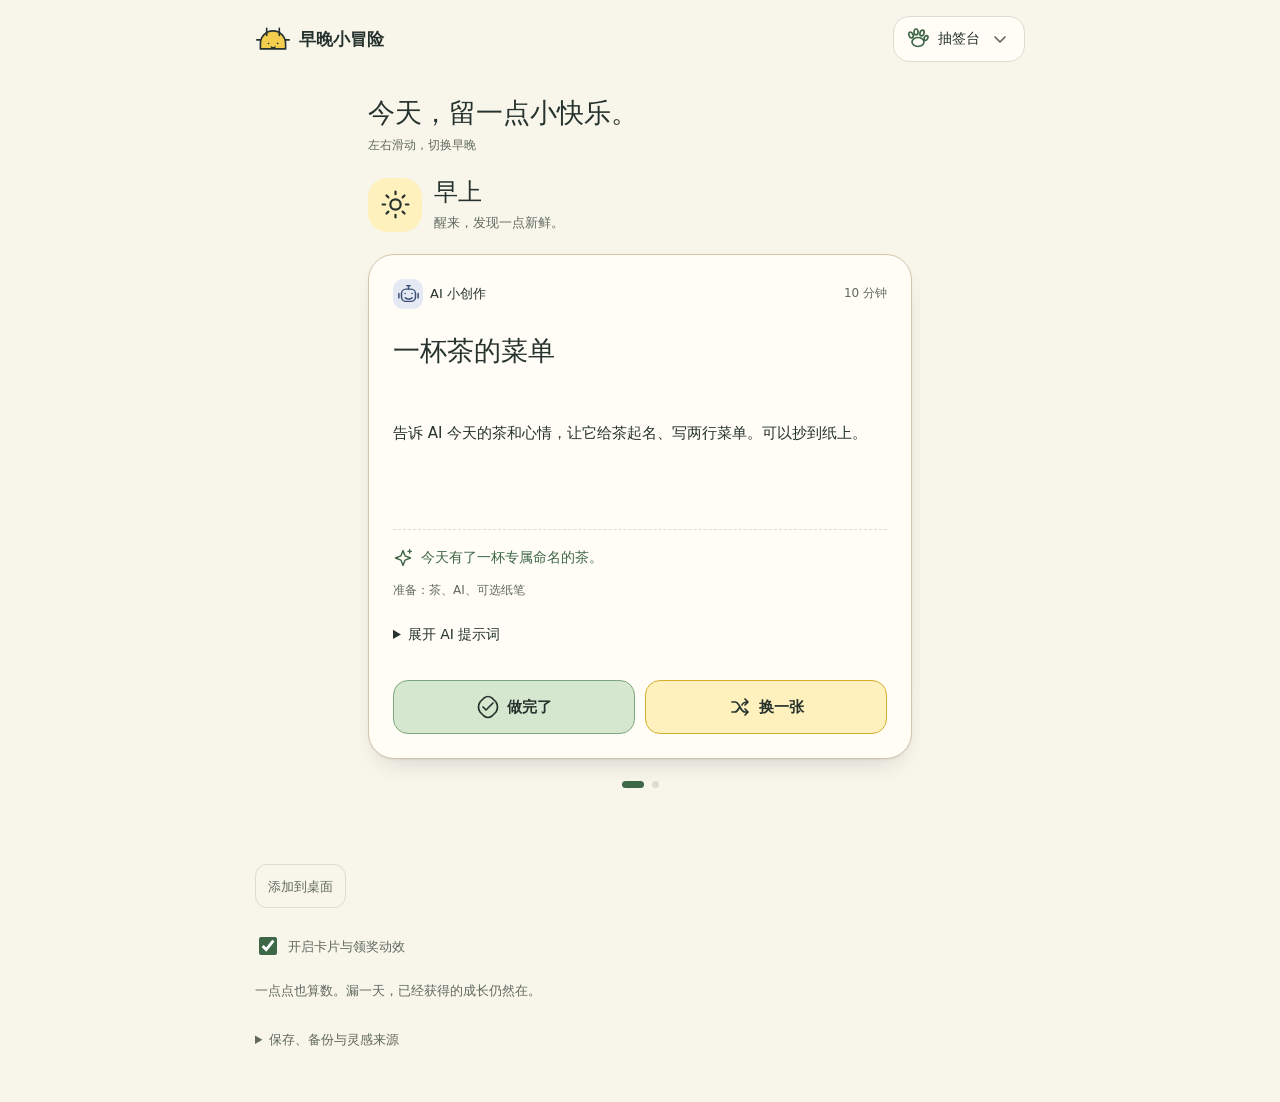
==== index.html @ 843e45ee "Publish standalone day and night activity demo" ====
<!doctype html><html lang="zh-CN"><head><meta charset="utf-8"><meta name="viewport" content="width=device-width,initial-scale=1,viewport-fit=cover"><meta name="theme-color" content="#f8f6eb"><meta name="apple-mobile-web-app-capable" content="yes"><meta name="apple-mobile-web-app-status-bar-style" content="default"><meta name="apple-mobile-web-app-title" content="早晚小冒险"><link rel="manifest" href="manifest.webmanifest"><link rel="apple-touch-icon" href="icons/apple-touch-icon.png"><link rel="icon" href="icons/app-icon.svg" type="image/svg+xml"><title>早晚小冒险｜抽一份属于自己的小快乐</title><meta name="description" content="晚间五分钟，早晨十分钟。分类抽取72个轻松活动，完成后陪金毛、德文猫和小兔子一起成长。"><link rel="stylesheet" href="style.css?v=8"><link rel="stylesheet" href="ui.css?v=8"></head><body><a class="skip" href="#main">跳到活动</a><header class="topbar"><a href="#draw" class="brand" aria-label="早晚小冒险首页"><svg viewBox="0 0 40 40" width="36" height="36" aria-hidden="true"><path class="logo-shape" d="M6 25a14 14 0 0 1 28 0v6H6Z"/><path d="M13 16V8m14 8V8M2 21h4m28 0h4M15 25h.1m10-.1h.1m-7 4q2 2 4 0" class="logo-lines"/></svg><span>早晚小冒险</span></a><details class="app-menu"><summary aria-label="展开导航菜单" aria-expanded="false" aria-controls="pocket-nav"><span data-icon="paw"></span><span class="menu-title">抽签台</span><span data-icon="chevron"></span></summary><nav id="pocket-nav" aria-label="主导航"><a href="#draw" data-page="draw"><span data-icon="cards"></span>抽签台</a><a href="#library" data-page="library"><span data-icon="book"></span>活动图鉴</a><a href="#rewards" data-page="rewards"><span data-icon="home"></span>奖励小屋</a></nav></details><span class="saved" id="saved">本机保存</span></header><main id="main" class="container"><p id="message" class="global-message" role="status" aria-live="polite"></p><section id="storage-recovery" class="storage-recovery" hidden role="alert"><p>原记录暂时无法读取，已原样保留。先保存原始文件，再恢复有效备份；也可以备份后重新开始。</p><div><button type="button" data-action="backup-original">下载原始记录</button><button type="button" data-action="reset-damaged">备份后重新开始</button></div></section><section id="storage-warning" class="storage-recovery" hidden role="alert"><p>浏览器未能保存。本页进度还在，离开或刷新前请先下载备份。</p><button type="button" data-action="export">下载本页进度备份</button></section><section id="view"></section></main><footer class="container"><a class="install-link" href="install.html">添加到桌面</a><label class="motion-control"><input type="checkbox" id="motion-toggle" checked> 开启卡片与领奖动效</label><p>一点点也算数。漏一天，已经获得的成长仍然在。</p><details><summary>保存、备份与灵感来源</summary><div class="footer-content"><p>记录只保存在当前浏览器，不会同步到其他设备。清理浏览器数据前请下载备份。活动不是医疗建议；步行以身体恢复允许的范围为准。</p><div class="backup-actions"><button type="button" data-action="export">下载进度备份</button><label class="file-label">恢复备份<input id="import" type="file" accept=".json,application/json"></label><button type="button" data-action="export-log">导出活动记录</button></div><p>奖励灵感：<a href="https://apps.apple.com/us/app/finch-self-care-pet/id1528595748" target="_blank" rel="noreferrer">Finch 的宠物陪伴成长</a>、<a href="https://www.forestapp.cc/" target="_blank" rel="noreferrer">Forest 的种植积累</a>。本网站为独立创作，不代表这些产品；没有采用未经核实的热门排名。</p></div></details></footer><noscript><p class="container">请启用 JavaScript 以抽取活动与保存奖励。活动包括纸笔涂鸦、轻松步行、陪伴小狗等，不需要注册账号。</p></noscript><script src="activities.js"></script><script src="pets.js?v=8"></script><script src="app.js?v=8"></script></body></html>
---- style.css ----
/* Hallmark · shape: app screen · genre: playful · theme: Hum (deal 1/3, seed prompt-99fc·26ddc439·2026-11-08·r0)
 * nav: three plain app destinations · signature: day/night activity tickets beside a growing cartoon dog · states: empty, drawn, started, completed, storage error
 * axes: light/rounded-sans/chromatic-yellow · posture: full-palette · v2.0.0 */
/* Baseline Hallmark review preserved. Approved Impeccable refinement: A+B+C, local receipts, reversible completion and mobile time-slot focus. */
/* Hallmark · pre-emit critique: P4 H4 E4 S5 R4 V4 · weakest: E, made completion idempotent and kept offline activities independent of the timer. */
/* Hallmark · dismissed F4 · base buttons use paper and selected reward buttons show state; the yellow draw control is the sole primary action. */
/* Hallmark · waive 80 · user requests cartoon pets and collectible puzzle rewards · the illustrated dog is a functioning growth reward in the product. */
@import url('./tokens.css');
@import url('./base.css');
:root{--font-display:ui-rounded,'PingFang SC','Microsoft YaHei',system-ui,sans-serif;--font-body:var(--font-display);--tracking-display:0;--container:1240px;--gutter:40px;--color-paper:#f8f6eb;--color-ink:#26322d;--color-ink-2:#3c4841;--color-muted:#61695f;--color-rule:#dddcd0;--color-accent:#f3ce4e;--color-accent-deep:#d4ae2c;--color-focus:#28689c;--color-mint:#d5e8cf;--color-mint-deep:#3e6748;--color-card:#fffdf6;--color-paper-2:#efede2;--morning:#fff1bd;--evening:#e4e9f4;--evening-ink:#3d4e75;--dog-fur:#e8ad6c;--dog-light:#ffe2b4;--dog-ear:#ba754c;--rose:#efb1a0;--sky:#dceaf2;--leaf:#7da77e;--flower:#e7a29b;--shadow-soft:0 8px 24px -16px #26322d30;--clear:transparent;--growth-shadow:0 3px 8px #26322d12;--space-panel:32px;--space-control:20px}
html,body{overflow-x:clip}body{font-size:16px;line-height:1.65}button,a,input,select,textarea{touch-action:manipulation}button,select,input,textarea{color:var(--color-ink)}button{display:inline-flex;align-items:center;justify-content:center;gap:var(--space-xs);border:1px solid var(--color-rule);border-radius:12px;background:var(--color-card);min-height:44px;padding:var(--space-xs) var(--space-md);cursor:pointer;transition:transform var(--dur-micro) var(--ease-snap),background-color var(--dur-micro) var(--ease-snap)}button:hover{background:var(--color-paper-2)}button:active{transform:translateY(1px)}button:disabled{background:var(--color-paper-2);border-color:var(--color-rule);color:var(--color-muted);cursor:not-allowed;transform:none}button.primary{background:var(--color-accent);border-color:var(--color-accent-deep);font-weight:600}button.primary:hover{background:var(--morning)}button.quiet{background:var(--clear);border-color:var(--clear)}button.quiet:hover{background:var(--color-paper-2)}button.small{font-size:14px;min-height:44px;padding:var(--space-xs) var(--space-sm)}button svg,.heading-icon,.heading-icon svg,.done-label svg{width:24px;height:24px;flex-shrink:0}button svg,.heading-icon,.logo-lines{fill:none;stroke:currentColor;stroke-width:1.8;stroke-linecap:round;stroke-linejoin:round}button:focus-visible,a:focus-visible,select:focus-visible,input:focus-visible,textarea:focus-visible,summary:focus-visible,.file-label:focus-within{outline:3px solid var(--color-focus);outline-offset:3px}.logo-shape{fill:var(--color-accent);stroke:var(--color-ink);stroke-width:1.8}.topbar{max-width:var(--container);padding:var(--space-lg) var(--gutter);margin:auto;display:flex;align-items:center;gap:var(--space-xl)}.brand{display:flex;gap:var(--space-xs);align-items:center;font-size:19px;font-weight:700;text-decoration:none;white-space:nowrap}.topbar nav{display:flex;gap:var(--space-xs);margin-left:auto}.topbar nav a{font-size:14px;padding:var(--space-xs) var(--space-md);min-height:44px;text-decoration:none;display:flex;align-items:center;border-radius:999px}.topbar nav a[aria-current=page]{background:var(--color-ink);color:var(--color-card)}.saved{color:var(--color-muted);font-size:12px;white-space:nowrap}.skip{position:absolute;top:-80px;left:var(--space-md);padding:var(--space-sm);background:var(--color-ink);color:var(--color-card);z-index:100}.skip:focus-visible{top:var(--space-md)}main{padding-top:var(--space-xl);padding-bottom:var(--space-lg)}h1{font-size:36px;line-height:1.35;max-width:none}h2{font-size:22px;line-height:1.45;max-width:none}h3{font-size:18px;line-height:1.5;max-width:none}.intro{margin-bottom:var(--space-panel)}.intro p{margin-top:var(--space-xs);color:var(--color-muted)}.intro-row{display:flex;justify-content:space-between;align-items:flex-end;gap:var(--space-lg)}.date{font-size:14px;color:var(--color-muted);margin-bottom:var(--space-xs);display:block}.workbench{display:grid;grid-template-columns:minmax(0,1fr) 304px;gap:var(--space-lg);align-items:start}.tickets{display:grid;grid-template-columns:repeat(2,minmax(0,1fr));gap:var(--space-lg)}.ticket{border:1px solid var(--color-rule);border-radius:24px;background:var(--color-card);min-width:0;position:relative;display:flex;flex-direction:column}.ticket-top{padding:var(--space-lg);border-radius:23px 23px 0 0;display:flex;justify-content:space-between;align-items:center;gap:var(--space-xs)}.ticket.evening .ticket-top{background:var(--evening);color:var(--evening-ink)}.ticket.morning .ticket-top{background:var(--morning)}.time-title{display:flex;align-items:center;gap:var(--space-xs)}.ticket-top span{font-size:14px;white-space:nowrap}.ticket-body{padding:var(--space-lg);display:flex;flex-direction:column;flex:1}.selector-label{font-size:13px;color:var(--color-muted);display:block;margin-bottom:var(--space-2xs)}select{height:44px;width:100%;min-width:0;background:var(--color-card);border:1px solid var(--color-muted);border-radius:10px;padding:var(--space-xs) var(--space-sm);font-size:15px;cursor:pointer}.drawn{padding-top:var(--space-lg);flex:1}.category{display:inline-block;font-size:12px;color:var(--color-muted);margin-top:var(--space-sm)}.drawn h3{font-size:24px;line-height:1.4;margin-bottom:var(--space-sm)}.steps{font-size:15px;line-height:1.8;min-height:108px}.feedback{font-size:14px;padding-top:var(--space-md);margin-top:var(--space-md);border-top:1px dashed var(--color-rule);color:var(--color-mint-deep)}.materials{font-size:12px;color:var(--color-muted);margin-top:var(--space-sm)}.ticket-actions{margin-top:var(--space-lg);display:flex;gap:var(--space-xs);flex-wrap:wrap}.ticket-actions button{flex:1;white-space:nowrap}.redraw{align-self:flex-end;margin-top:var(--space-xs)}.done-label{color:var(--color-mint-deep);font-size:14px;display:flex;align-items:center;gap:var(--space-xs);margin-top:var(--space-lg)}.complete{background:var(--color-mint);border-color:var(--leaf)}.started{margin-top:var(--space-md);font-size:13px;color:var(--evening-ink)}.companion{border-radius:24px;padding:var(--space-lg);background:var(--color-mint);min-width:0;text-align:center}.companion h2{font-size:20px}.companion>p{font-size:13px;margin-top:var(--space-xs);color:var(--color-mint-deep)}.reward-art{width:100%;max-width:320px;height:212px;margin:var(--space-xs) auto}.reward-art svg{width:100%;height:100%;overflow:visible}.reward-art.big{height:300px;max-width:440px}.reward-caption{font-size:15px;font-weight:600;margin-top:var(--space-xs)}.reward-next{font-size:13px;color:var(--color-mint-deep);min-height:44px}.meter{display:block;width:100%;height:8px;accent-color:var(--color-mint-deep);border:0;border-radius:999px;background:var(--color-card);margin:var(--space-sm) 0}.meter::-webkit-progress-bar{background:var(--color-card);border-radius:999px}.meter::-webkit-progress-value{background:var(--color-mint-deep);border-radius:999px}.meter::-moz-progress-bar{background:var(--color-mint-deep)}.reward-switch{margin-top:var(--space-md);padding-top:var(--space-md);border-top:1px solid var(--leaf);display:flex;justify-content:center;gap:var(--space-2xs)}.reward-switch button{font-size:13px;padding:var(--space-xs);background:var(--clear);border-color:var(--clear)}.reward-switch button[aria-pressed=true]{background:var(--color-card);border-color:var(--leaf)}.bench-footer{margin-top:var(--space-lg);display:flex;align-items:center;justify-content:space-between;gap:var(--space-md)}.bench-footer p{font-size:13px;color:var(--color-muted)}.empty-ticket{padding:var(--space-xl) 0;color:var(--color-muted);min-height:280px}.ai-prompt{margin-top:var(--space-sm)}.ai-prompt textarea{width:100%;min-height:120px;resize:vertical;border:1px solid var(--color-muted);border-radius:8px;background:var(--color-card);padding:var(--space-sm);font-size:14px}.ai-prompt summary{font-size:14px}.ai-note{font-size:12px;color:var(--color-muted);margin-top:var(--space-xs)}.library-controls{display:flex;gap:var(--space-md);flex-wrap:wrap;margin:var(--space-lg) 0}.library-controls label{min-width:160px;flex:1;max-width:260px}.library-list{border-top:1px solid var(--color-rule)}.activity-row{display:grid;grid-template-columns:140px minmax(0,1fr) 120px;gap:var(--space-lg);align-items:start;padding:var(--space-lg) 0;border-bottom:1px solid var(--color-rule)}.activity-row .meta{font-size:13px;color:var(--color-muted)}.activity-row p{font-size:14px;margin-top:var(--space-xs)}.activity-row details{margin-top:var(--space-xs)}.activity-row summary{font-size:14px;color:var(--color-muted)}.library-status{font-size:14px;color:var(--color-muted);margin-bottom:var(--space-md)}.rewards-layout{display:grid;grid-template-columns:minmax(0,1fr) minmax(0,1fr);gap:var(--space-xl);align-items:start}.rewards-layout>.companion{padding:var(--space-panel)}.reward-info h2{margin-top:var(--space-lg);margin-bottom:var(--space-md)}.reward-info h2:first-child{margin-top:0}.reward-info p{font-size:15px}.milestones{padding:0;list-style:none}.milestones li{display:flex;justify-content:space-between;gap:var(--space-md);padding:var(--space-sm) 0;border-bottom:1px solid var(--color-rule);font-size:14px}.history{margin-top:var(--space-xl)}.history-row{display:flex;justify-content:space-between;gap:var(--space-lg);padding:var(--space-sm) 0;border-bottom:1px solid var(--color-rule);font-size:14px}.history-row time{white-space:nowrap;color:var(--color-muted)}.pet-name{display:flex;gap:var(--space-xs);margin-top:var(--space-md)}.pet-name input{width:100%;min-width:0;height:44px;border:1px solid var(--color-muted);border-radius:10px;padding:var(--space-xs) var(--space-sm);background:var(--color-card)}.name-label{font-size:13px;margin-top:var(--space-md);display:block}.finish-note{padding:var(--space-md) 0;border-top:1px solid var(--color-rule);margin-top:var(--space-lg);font-size:14px}#message{font-size:14px;color:var(--color-mint-deep);min-height:24px;margin-top:var(--space-lg)}#message.error{color:var(--color-error)}footer{font-size:13px;color:var(--color-muted);padding-bottom:var(--space-xl);margin-top:var(--space-lg)}footer>p{margin-bottom:var(--space-md)}summary{cursor:pointer;min-height:44px;display:list-item;align-content:center}.footer-content{padding:var(--space-md) 0}.footer-content p{max-width:72ch;margin-bottom:var(--space-md)}.backup-actions{display:flex;flex-wrap:wrap;gap:var(--space-sm);margin-bottom:var(--space-lg)}.backup-actions button,.file-label{font-size:13px}.file-label{display:inline-flex;align-items:center;border:1px solid var(--color-rule);border-radius:12px;padding:var(--space-xs) var(--space-md);min-height:44px;cursor:pointer;background:var(--color-card);position:relative}.file-label input{position:absolute;opacity:0;width:1px;height:1px}a:hover{color:var(--color-focus)}.topbar nav a[aria-current=page]:hover{color:var(--color-card)}.celebrate .reward-art{animation:reward-pop 360ms var(--ease-snap)}@keyframes reward-pop{0%{transform:translateY(6px);opacity:.7}100%{transform:translateY(0);opacity:1}}
@media(max-width:1050px){:root{--gutter:24px}.workbench{grid-template-columns:minmax(0,1fr) 260px;gap:var(--space-md)}.tickets{gap:var(--space-md)}.ticket-top,.ticket-body{padding:var(--space-md)}.topbar{gap:var(--space-md)}.saved{display:none}.steps{min-height:135px}.ticket-actions{flex-direction:column}.ticket-actions button{flex:auto}.drawn h3{font-size:22px}}
@media(max-width:800px){.topbar{flex-wrap:wrap;padding-top:var(--space-md);padding-bottom:var(--space-md);gap:var(--space-xs)}.topbar nav{margin-left:0;width:100%;justify-content:space-between}.topbar nav a{padding:var(--space-xs) var(--space-md)}.brand{font-size:18px}main{padding-top:var(--space-lg)}h1{font-size:28px}.intro-row{align-items:start;flex-direction:column}.intro p{font-size:14px}.workbench{grid-template-columns:minmax(0,1fr)}.companion{margin-top:var(--space-xs)}.companion .reward-art{height:200px}.tickets{gap:var(--space-md)}.steps{min-height:108px}.rewards-layout{grid-template-columns:minmax(0,1fr)}.activity-row{grid-template-columns:100px minmax(0,1fr);gap:var(--space-md)}.activity-row>button{grid-column:2;justify-self:start}.bench-footer{align-items:start;flex-direction:column}.intro{margin-bottom:var(--space-lg)}}
@media(max-width:540px){:root{--gutter:16px}.tickets{grid-template-columns:minmax(0,1fr)}.ticket-top,.ticket-body{padding:var(--space-lg)}.steps{min-height:0}.ticket-actions{flex-direction:row}.ticket-actions button{flex:1}.drawn h3{font-size:24px}.reward-switch button{padding:var(--space-xs) var(--space-sm)}.activity-row{grid-template-columns:minmax(0,1fr)}.activity-row>button{grid-column:1}.activity-row .meta{display:flex;gap:var(--space-md)}.history-row{flex-direction:column;gap:var(--space-2xs)}.rewards-layout{gap:var(--space-lg)}}
@media(prefers-reduced-motion:reduce){*{animation:none!important;transition:none!important;scroll-behavior:auto!important}}

.pet-name button{flex-shrink:0;white-space:nowrap}.reward-switch button{white-space:nowrap}.footer-content a{display:inline-block}
/* Approved refinement: mobile focus, local rewards, reversible completion, short meaningful motion. */
:root{--reward-shadow:0 6px 18px -12px #26322d40;--receipt-gap:20px}
.mobile-controls,.other-preview{display:none}.ticket{perspective:1000px}.drawn{transform-origin:center center}.start-button{background:var(--color-accent);border-color:var(--color-accent-deep);font-weight:600}.start-button:hover{background:var(--morning)}.quick-complete{align-self:flex-start;margin-top:var(--space-xs);font-size:12px;text-decoration:underline;text-underline-offset:3px}.redraw{margin-top:0}.ticket-actions{margin-top:var(--space-md)}.done-label{font-size:13px}.completed-details{font-size:14px;margin-top:var(--space-md)}.completed-details p{margin-top:var(--space-xs)}.is-done .drawn{padding-top:0}.is-done .ticket-body{min-height:320px}.is-done .category{margin-top:var(--space-md)}.receipt{display:grid;grid-template-columns:96px minmax(0,1fr);gap:var(--space-sm);align-items:center;padding:var(--space-md) 0;border-top:1px dashed var(--leaf);border-bottom:1px dashed var(--leaf);margin-top:var(--space-md)}.receipt-art{width:96px;height:84px}.receipt-art svg{width:100%;height:100%;overflow:visible}.receipt-copy strong{display:block;font-size:16px;color:var(--color-mint-deep)}.receipt-copy p{font-size:13px;margin-top:var(--space-2xs);color:var(--color-ink-2)}.receipt-actions{grid-column:1/-1;display:flex;flex-wrap:wrap;gap:var(--space-xs)}.receipt-actions button{font-size:13px}.receipt:focus-visible{outline:2px solid var(--color-focus);outline-offset:4px}.device-note{font-size:12px;color:var(--color-muted);margin-top:var(--space-lg)}.field-help{font-size:13px;min-height:24px;margin-top:var(--space-xs);color:var(--color-muted)}.field-help.error{color:var(--color-error)}input[aria-invalid=true]{border-color:var(--color-error)}.motion-control{display:flex;align-items:center;gap:var(--space-xs);min-height:44px;width:fit-content;font-size:13px;margin-bottom:var(--space-sm);cursor:pointer}.motion-control input{accent-color:var(--color-mint-deep);width:18px;height:18px}.motion-control:has(input:focus-visible){outline:2px solid var(--color-focus);outline-offset:2px}.collection{margin-top:var(--space-md)}.collection figure{margin:var(--space-lg) 0}.collection figcaption{text-align:center;font-size:14px}.global-message:not(.error){position:absolute;width:1px;height:1px;margin:0!important;padding:0;clip-path:inset(50%);white-space:nowrap;overflow:clip;min-height:0!important}.global-message.error{margin-bottom:var(--space-lg)}.ticket button:not(:disabled):active{transform:translateY(2px)}.skip:hover{color:var(--color-card)}.topbar nav a:hover{background:var(--color-paper-2);color:var(--color-ink)}.topbar nav a[aria-current=page]:hover{background:var(--color-ink);color:var(--color-card)}
.celebrate .reward-art{animation:none}.new-puzzle-cover{opacity:0}.new-plant{transform-box:fill-box;transform-origin:center bottom}
html[data-motion=on] .fresh-reward[data-reward-mode=pet] .receipt-art>svg,html[data-motion=on] .celebrate[data-reward-mode=pet] .reward-art>svg{animation:dog-thanks 560ms var(--ease-snap) both}
html[data-motion=on] .fresh-reward .new-puzzle-cover,html[data-motion=on] .celebrate .new-puzzle-cover{animation:tile-uncover 540ms var(--ease-snap) both}
html[data-motion=on] .fresh-reward[data-reward-mode=garden] .new-plant,html[data-motion=on] .celebrate[data-reward-mode=garden] .new-plant{animation:plant-open 540ms var(--ease-snap) both}
html[data-motion=on] .fresh-reward .receipt-copy strong{animation:credit-arrive 300ms var(--ease-snap) both}
@keyframes dog-thanks{0%{transform:rotate(0deg)}30%{transform:rotate(-5deg) translateY(-3px)}65%{transform:rotate(3deg)}100%{transform:rotate(0deg)}}
@keyframes tile-uncover{0%{opacity:1;transform:translateY(0)}100%{opacity:0;transform:translateY(-12px)}}
@keyframes plant-open{0%{transform:scaleY(.25);opacity:.4}100%{transform:scaleY(1);opacity:1}}
@keyframes credit-arrive{0%{transform:translateY(5px);opacity:.4}100%{transform:translateY(0);opacity:1}}
html[data-motion=off] *,html[data-motion=off] *::before,html[data-motion=off] *::after{animation:none!important;transition:none!important}
@media(max-width:800px){.intro{margin-bottom:var(--space-lg)}.intro-row{gap:var(--space-md)}.mobile-controls{display:flex;flex-wrap:wrap;justify-content:space-between;align-items:center;gap:var(--space-xs);margin-bottom:var(--space-md)}.period-switch{display:flex;gap:var(--space-2xs)}.period-switch button{font-size:14px;padding:var(--space-xs) var(--space-sm);border-radius:999px;background:var(--clear);border-color:var(--color-rule)}.period-switch button[aria-pressed=true]{background:var(--color-ink);color:var(--color-card);border-color:var(--color-ink)}.growth-shortcut{font-size:12px!important;min-height:44px}.ticket[data-mobile-visible=false]{display:none}.tickets{grid-template-columns:minmax(0,1fr)}.workbench>.companion{display:none}.other-preview{display:flex;justify-content:space-between;align-items:center;flex-wrap:wrap;gap:var(--space-xs);width:100%;background:var(--clear);border:0;border-bottom:1px solid var(--color-rule);border-radius:0;padding:var(--space-md) 0;margin-top:var(--space-xs);text-align:left}.other-preview>span{font-size:12px;color:var(--color-muted)}.other-preview strong{font-size:14px;font-weight:500}.ticket-top,.ticket-body{padding:var(--space-lg)}.ticket .drawn{padding-top:var(--space-md)}.is-done .drawn{padding-top:0}.drawn h3{font-size:23px}.steps{min-height:0}.ticket .category{margin-top:var(--space-xs)}.feedback{padding-top:var(--space-sm);margin-top:var(--space-sm)}.ticket-actions{margin-top:var(--space-md)}.ticket-actions button{width:100%;flex:initial}.redraw{align-self:flex-end}.is-done .ticket-body{min-height:0}.bench-footer{gap:var(--space-xs);margin-top:var(--space-md)}.device-note{margin-top:var(--space-md)}footer{margin-top:var(--space-md)}.receipt{grid-template-columns:80px minmax(0,1fr)}.receipt-art{width:80px;height:76px}.receipt-copy strong{font-size:15px}}
@media(max-width:360px){.mobile-controls{display:block}.growth-shortcut{margin-top:var(--space-2xs)}.period-switch{justify-content:space-between}.period-switch button{flex:1}.ticket-top,.ticket-body{padding:var(--space-md)}.ticket-top h2{font-size:20px}}
@media(prefers-reduced-motion:reduce){html[data-motion=on] *,html[data-motion=on] *::before,html[data-motion=on] *::after{animation:none!important;transition:none!important}.new-puzzle-cover{opacity:0}}
/* Step-by-step deck: the user's hand carries a candidate out; liking carries its choice into the next time slot. */
:root{--card-shadow:0 12px 32px -18px #26322d40;--like-surface:#dcebd6;--pass-surface:#f4ddd6;--deck-one:#eae6d7;--deck-two:#f0ecdf;--deck-gap:20px}
.pick-intro{max-width:720px;margin:0 auto;padding:var(--space-panel) 0 var(--space-xl);text-align:center}.pick-intro .intro-art{width:210px;height:156px;margin:0 auto var(--space-lg)}.intro-art svg{width:100%;height:100%}.pick-intro h1{font-size:38px;text-align:center}.pick-intro>p{font-size:16px;margin:var(--space-md) auto;line-height:1.8;color:var(--color-muted)}.pick-entry{display:flex;flex-direction:column;gap:var(--space-md);max-width:360px;margin:var(--space-panel) auto var(--space-sm)}.pick-entry button{width:100%;min-height:60px;font-size:18px;border-radius:18px}.pick-entry .entry-main{justify-content:space-between;padding:var(--space-md) var(--space-lg)}.pick-entry .entry-random{border-color:var(--color-muted);background:var(--color-card)}.pick-intro .pick-footnote{font-size:13px;margin-top:var(--space-lg)}.pick-screen{max-width:580px;margin:0 auto;padding-bottom:var(--space-lg)}.pick-progress{display:flex;align-items:center;justify-content:space-between;gap:var(--space-sm);padding:0;margin:0 auto var(--space-lg);max-width:580px;list-style:none}.pick-progress li{display:flex;align-items:center;gap:var(--space-xs);color:var(--color-muted);font-size:13px;white-space:nowrap}.pick-progress li>span{display:flex;align-items:center;justify-content:center;width:28px;height:28px;border:1px solid var(--color-rule);border-radius:50%;font-size:12px}.pick-progress li.current{color:var(--color-ink);font-weight:600}.pick-progress li.current>span{background:var(--color-accent);border-color:var(--color-accent-deep)}.pick-progress li.passed>span{background:var(--color-mint);border-color:var(--leaf)}.pick-progress svg{width:16px;height:16px;fill:none;stroke:var(--color-mint-deep);stroke-width:2;stroke-linecap:round;stroke-linejoin:round}.pick-heading{max-width:520px;margin:auto}.pick-heading h1{font-size:30px;line-height:1.4}.pick-heading p{font-size:14px;color:var(--color-muted);margin-top:var(--space-xs)}.pick-tools{display:flex;justify-content:space-between;align-items:center;gap:var(--space-sm);margin:var(--space-md) auto;max-width:440px}.pick-tools label{width:190px;min-width:0}.pick-tools .small{padding-left:0;font-size:13px}.deck-stage{position:relative;max-width:440px;margin:var(--space-lg) auto var(--space-lg);isolation:isolate;perspective:1100px}.deck-back{position:absolute;inset:0;border:1px solid var(--color-rule);border-radius:26px;pointer-events:none;z-index:-1}.back-one{background:var(--deck-one);transform:rotate(-4deg) translateY(3px)}.back-two{background:var(--deck-two);transform:rotate(3deg) translateY(4px)}.swipe-card{position:relative;min-height:340px;background:var(--color-card);border:1px solid var(--color-rule);border-radius:24px;padding:var(--space-panel);box-shadow:var(--card-shadow);touch-action:pan-y;user-select:none;cursor:grab;transform-origin:50% 85%;outline-offset:5px}.swipe-card.dragging{cursor:grabbing;will-change:transform}.swipe-top{display:flex;justify-content:space-between;align-items:center;margin-bottom:var(--space-lg);color:var(--color-muted);font-size:14px}.swipe-top>.heading-icon{width:28px;height:28px}.swipe-card.evening .swipe-top{color:var(--evening-ink)}.swipe-card.morning .swipe-top{color:var(--color-ink)}.swipe-card h2{font-size:30px;line-height:1.35;max-width:none}.swipe-card .pick-category{font-size:13px;color:var(--color-muted);margin-top:var(--space-xs)}.swipe-payoff{margin-top:var(--space-lg);padding-top:var(--space-md);border-top:1px dashed var(--color-rule)}.swipe-payoff>span{font-size:12px;color:var(--color-muted)}.swipe-payoff>p{font-size:17px;line-height:1.65;color:var(--color-mint-deep);margin-top:var(--space-2xs)}.swipe-materials{font-size:13px;color:var(--color-muted);margin-top:var(--space-md)}.swipe-how{margin-top:var(--space-xs);font-size:14px;user-select:text}.swipe-how summary{font-size:13px;color:var(--color-muted);min-height:36px}.swipe-how p{line-height:1.8;padding-top:var(--space-xs)}.swipe-actions{display:grid;grid-template-columns:repeat(2,minmax(0,1fr));gap:var(--space-md);max-width:440px;margin:0 auto}.swipe-actions button{min-height:56px;border-radius:18px;font-size:16px}.pass-button{background:var(--color-card);border-color:var(--color-muted)}.like-button{background:var(--like-surface);border-color:var(--leaf);font-weight:600}.like-button:hover{background:var(--color-mint)}.pick-bottom{display:flex;justify-content:space-between;align-items:center;gap:var(--space-xs);max-width:440px;margin:var(--space-sm) auto 0}.pick-bottom>span{font-size:12px;color:var(--color-muted)}.pick-bottom button{padding-left:0;font-size:13px}.swipe-stamp{position:absolute;top:var(--space-lg);font-size:18px;font-weight:600;border:2px solid currentColor;border-radius:8px;padding:var(--space-2xs) var(--space-sm);opacity:0;pointer-events:none;z-index:2;background:var(--color-card)}.stamp-no{right:var(--space-lg);color:var(--color-error);transform:rotate(10deg)}.stamp-yes{left:var(--space-lg);color:var(--color-mint-deep);transform:rotate(-10deg)}.is-liked .stamp-yes,.is-passed .stamp-no{opacity:1}.previous-choice{font-size:13px;color:var(--color-muted);text-align:center;margin-top:var(--space-sm)}.result-progress{margin-bottom:var(--space-lg)}
@media(max-width:600px){main{padding-top:var(--space-md)}.pick-intro{padding-top:var(--space-lg)}.pick-intro .intro-art{width:180px;height:132px;margin-bottom:var(--space-md)}.pick-intro h1{font-size:28px}.pick-intro>p{font-size:14px}.pick-entry{margin-top:var(--space-lg)}.pick-entry button{font-size:17px;min-height:60px}.pick-progress{margin-bottom:var(--space-md);gap:var(--space-xs)}.pick-progress li{font-size:12px;gap:var(--space-2xs)}.pick-progress li>span{width:24px;height:24px}.pick-heading h1{font-size:25px}.pick-heading p{display:none}.pick-tools{margin:var(--space-sm) 0}.pick-tools label{width:160px}.pick-tools .small{font-size:12px;max-width:180px}.pick-tools select{font-size:14px}.deck-stage{margin:var(--space-md) var(--space-xs) var(--space-lg)}.swipe-card{padding:var(--space-lg);min-height:310px}.swipe-top{margin-bottom:var(--space-md)}.swipe-card h2{font-size:27px}.swipe-payoff{margin-top:var(--space-md);padding-top:var(--space-sm)}.swipe-payoff>p{font-size:16px}.swipe-materials{margin-top:var(--space-sm);font-size:12px}.swipe-actions{gap:var(--space-sm)}.swipe-actions button{min-height:54px;font-size:15px}.pick-bottom>span{font-size:11px}.pick-bottom button{font-size:12px}.swipe-stamp{top:var(--space-md);font-size:16px}.previous-choice{font-size:12px}.result-progress{margin-bottom:var(--space-md)}}
@media(max-width:360px){.pick-progress li{font-size:11px}.pick-heading h1{font-size:23px}.swipe-card{padding:var(--space-control);min-height:300px}.swipe-card h2{font-size:24px}.pick-bottom{flex-wrap:wrap;justify-content:center}.pick-bottom>span{display:none}.pick-intro h1{font-size:25px}}

/* A-stage resilience: keep controls clear of device cutouts and explain recovery. */
body{padding-left:env(safe-area-inset-left,0px);padding-right:env(safe-area-inset-right,0px);padding-bottom:env(safe-area-inset-bottom,0px)}
.storage-recovery{border:1px solid var(--color-rule);border-radius:16px;background:var(--color-paper-2);padding:var(--space-lg);margin-bottom:var(--space-lg)}
.storage-recovery[hidden]{display:none}.storage-recovery>div{display:flex;flex-wrap:wrap;gap:var(--space-sm);margin-top:var(--space-sm)}
.swipe-card.dragging{user-select:none;-webkit-user-select:none}summary{min-height:44px;align-content:center;cursor:pointer}h1,h2,h3{scroll-margin-top:24px;text-wrap:balance}
.saved{white-space:normal;max-width:12em}.storage-recovery button{white-space:normal}
button{min-width:0;overflow-wrap:anywhere}.ticket-actions button,.reward-switch button{white-space:normal}
.topbar nav,.reward-switch,.pick-progress{flex-wrap:wrap}.pick-progress li{white-space:normal;min-width:0}.pick-progress li>span{flex-shrink:0}
select{height:auto;min-height:44px}

/* B01–B03: home-screen UI preview; network access still required. */
.topbar{padding-top:max(var(--space-md),env(safe-area-inset-top,0px))}
.install-link{display:inline-flex;align-items:center;justify-content:center;min-height:44px;padding:8px 12px;border:1px solid var(--color-rule);border-radius:12px;font-size:13px;text-decoration:none;white-space:nowrap}
@media(max-width:800px){.topbar .brand{order:0}.topbar .install-link{order:1;margin-left:auto}.topbar nav{order:2}}
@media(display-mode:standalone){.install-link{display:none}}
.home-app .install-link{display:none}
.install-preview:hover{color:var(--color-ink);background:var(--morning)}
.install-page{max-width:520px;margin:0 auto;padding:24px 24px max(36px,env(safe-area-inset-bottom,0px));padding-top:max(24px,env(safe-area-inset-top,0px))}
.install-back{display:inline-flex;align-items:center;min-height:44px;font-size:14px;color:var(--color-muted)}
.install-icon{display:block;margin:24px 0;border-radius:25px;box-shadow:var(--shadow-card)}
.install-page h1{font-size:30px;line-height:1.4}.install-lead{margin-top:12px;color:var(--color-muted);font-size:17px}
.install-instructions{margin-top:32px}.install-instructions h2{font-size:19px}.install-instructions ol{padding-left:24px;margin-top:16px}.install-instructions li{padding-left:4px;margin:0 0 22px}.install-instructions p{font-size:14px;margin-top:4px;color:var(--color-muted)}
.android-instructions{margin-top:8px;padding:12px 0;border-top:1px solid var(--color-rule)}.android-instructions p{font-size:14px;margin:8px 0;color:var(--color-muted)}
#native-install[hidden]{display:none}.install-preview{display:flex;justify-content:center;align-items:center;min-height:52px;background:var(--color-accent);border:1px solid var(--color-accent-deep);border-radius:14px;text-decoration:none;margin-top:24px;font-weight:600}.install-note{font-size:12px;color:var(--color-muted);margin-top:20px}
---- ui.css ----
/* Pocket navigation and two daily pages. Uses the existing paper, sun and mint palette. */
.cute-icon{width:24px;height:24px;flex-shrink:0;fill:none;stroke:currentColor;stroke-width:1.7;stroke-linecap:round;stroke-linejoin:round}
.topbar{max-width:850px;justify-content:space-between;gap:8px;flex-wrap:nowrap;padding-top:max(16px,env(safe-area-inset-top,0px));padding-bottom:12px}
.topbar .brand{font-size:17px;order:0}.topbar .saved{display:none}.app-menu{position:relative;order:1;margin:0 0 0 auto}
.app-menu summary{display:flex;align-items:center;gap:8px;min-height:46px;padding:8px 12px;border:1px solid var(--color-rule);border-radius:16px;background:var(--color-card);font-size:14px;list-style:none;cursor:pointer}
.app-menu summary::-webkit-details-marker{display:none}.app-menu summary::marker{content:''}.app-menu summary>[data-icon]{display:flex;color:var(--color-mint-deep)}.app-menu summary>[data-icon=chevron]{color:var(--color-muted)}
.topbar .app-menu nav{position:absolute;right:0;top:calc(100% + 8px);width:224px;margin:0;padding:8px;display:grid;gap:4px;z-index:400;background:var(--color-card);border:1px solid var(--color-rule);border-radius:20px;box-shadow:var(--shadow-card)}
.topbar .app-menu nav a{display:flex;justify-content:flex-start;gap:12px;min-height:52px;border-radius:12px;padding:10px 14px;font-size:15px}.app-menu nav [data-icon]{display:flex}
main.container{padding-top:12px}.global-message{font-size:13px;max-width:560px;margin:0 auto 12px}.global-message:empty{display:none}
.daily-picker{max-width:560px;margin:auto}.daily-picker>h1{font-size:27px;line-height:1.4;margin:8px 8px 4px}.pager-hint{font-size:12px;color:var(--color-muted);margin:0 8px 10px}
.day-pager{display:flex;width:100%;overflow-x:auto;scroll-snap-type:x mandatory;scrollbar-width:none;overscroll-behavior-x:contain;align-items:flex-start;outline-offset:-3px}.day-pager::-webkit-scrollbar{display:none}
.day-panel{flex:0 0 100%;min-width:0;box-sizing:border-box;scroll-snap-align:start;scroll-snap-stop:always;padding:8px 8px 22px}
.day-heading{display:flex;align-items:center;gap:12px;margin:0 0 18px;min-height:62px;user-select:none;cursor:grab}.period-art{display:grid;place-items:center;width:54px;height:54px;border-radius:19px;background:var(--morning);color:var(--color-ink)}.period-art svg{width:31px;height:31px}.evening .period-art{background:var(--evening);color:var(--evening-ink)}.day-heading h2{font-size:24px;line-height:1.4}.day-heading p{font-size:13px;color:var(--color-muted);margin-top:2px}
.day-panel .ticket{display:flex;width:100%;min-height:430px;touch-action:pan-y;box-shadow:var(--shadow-card);background:var(--color-card);border:1px solid var(--color-edge);border-radius:26px;will-change:auto;transform-origin:50% 75%}
.day-panel .ticket.evening{background:color-mix(in srgb,var(--color-card) 85%,var(--evening))}.ticket.dragging{user-select:none;-webkit-user-select:none;will-change:transform}
.day-panel .ticket-body{padding:24px}.card-meta{display:flex;align-items:center;justify-content:space-between;gap:8px}.category-badge{display:inline-flex;align-items:center;gap:7px;font-size:13px;color:var(--color-ink);min-width:0}.category-symbol{display:inline-flex;align-items:center;justify-content:center;width:30px;height:30px;flex-shrink:0;border-radius:10px;background:var(--color-paper-2);color:var(--color-mint-deep)}.category-symbol svg{width:21px;height:21px}
[data-category="纸笔放空"] .category-symbol,[data-category="纸笔创作"] .category-symbol{background:var(--morning);color:var(--color-ink)}[data-category="小狗陪伴"] .category-symbol,[data-category="小狗互动"] .category-symbol{background:var(--color-mint);color:var(--color-ink)}[data-category="AI 小创作"] .category-symbol,[data-category="安静发现"] .category-symbol{background:var(--evening);color:var(--evening-ink)}
.minute-pill{font-size:12px;white-space:nowrap;color:var(--color-muted);font-variant-numeric:tabular-nums}.day-panel .drawn{padding-top:22px}.day-panel .drawn h3{font-size:27px;line-height:1.45;margin-bottom:16px;min-height:72px}.day-panel .steps{min-height:94px;font-size:15px;line-height:1.9}.feedback{display:flex;align-items:flex-start;gap:8px}.feedback svg{width:20px;height:20px;margin-top:2px}.day-panel .materials{margin-top:12px}
.day-panel .ticket-actions{display:grid;grid-template-columns:repeat(2,minmax(0,1fr));gap:10px;margin-top:24px}.day-panel .ticket-actions button{min-width:0;width:100%;min-height:54px;padding:10px 8px;border-radius:15px;font-size:15px;gap:7px;font-weight:600;white-space:normal}.day-panel .complete{background:var(--color-mint);border-color:var(--leaf)}.swap-card{background:var(--morning);border-color:var(--color-accent-deep)}
.card-swipe-hint{font-size:11px;color:var(--color-muted);margin-top:12px;text-align:center}.completion-seal{display:flex;flex-direction:column;align-items:center;gap:8px;padding:22px 0 6px;color:var(--color-mint-deep)}.completion-seal>svg{width:52px;height:52px;stroke-width:1.3}.completion-seal strong{font-size:17px}.completion-seal span{font-size:13px}.day-panel .done-actions{display:flex;justify-content:center;margin-top:16px}.done-actions button{max-width:190px;font-weight:400!important}.is-done .steps{min-height:0}.is-done .drawn h3{min-height:0}.pager-dots{display:flex;justify-content:center;gap:8px;margin:0 0 16px}.pager-dots i{width:7px;height:7px;border-radius:50%;background:var(--color-rule);transition:width .25s}.pager-dots .active{width:22px;border-radius:8px;background:var(--color-mint-deep)}
.activity-library{max-width:850px;margin:auto}.activity-library .intro{margin:8px 0 20px}.activity-library h1,.history h1{font-size:28px}.library-periods{display:grid;grid-template-columns:repeat(3,minmax(0,1fr));gap:8px;margin-bottom:16px}.library-periods button{display:flex;gap:7px;min-height:54px;padding:8px;font-size:14px;border-radius:15px}.library-periods button[aria-pressed=true]{background:var(--morning);border-color:var(--color-accent-deep)}.library-periods .cute-icon{width:23px;height:23px}.category-filters{display:flex;flex-wrap:wrap;gap:7px}.category-filters button{font-size:12px;min-height:42px;gap:6px;padding:7px 10px;border-radius:13px}.category-filters button .cute-icon{width:19px;height:19px;color:var(--color-mint-deep)}.category-filters button[aria-pressed=true]{background:var(--color-mint);border-color:var(--leaf)}
.activity-library .library-status{margin:20px 0 8px;font-size:13px}.activity-library .activity-row{gap:16px}.activity-library .meta{display:flex;flex-direction:column;gap:8px}.row-period{display:flex;align-items:center;gap:6px;font-size:12px;color:var(--color-muted)}.row-period svg{width:18px;height:18px}.activity-row .category-badge{font-size:12px}.activity-row .category-symbol{width:26px;height:26px}.activity-row .category-symbol svg{width:19px;height:19px}
.history{max-width:680px;margin:8px auto}.history h1{margin-bottom:22px}.history .history-row{display:grid;grid-template-columns:44px minmax(0,1fr) auto;gap:12px;align-items:start;padding:20px 0;border-bottom:1px solid var(--color-rule)}.history-symbol{width:42px;height:42px;display:grid;place-items:center;border-radius:15px;background:var(--morning);color:var(--color-ink)}.history-copy{min-width:0}.history-copy h2{font-size:17px;line-height:1.5;margin:0 0 8px}.history-copy .category-badge{font-size:12px}.history-copy .category-symbol{width:25px;height:25px}.history-copy time{display:block;font-size:12px;color:var(--color-muted);margin-top:8px;font-variant-numeric:tabular-nums}.history-credit{display:inline-flex;align-items:center;gap:3px;color:var(--color-mint-deep);font-size:13px;padding-top:6px}.history-credit svg{width:17px;height:17px}.empty-history{padding:54px 0;text-align:center;color:var(--color-muted)}.empty-history>svg{width:62px;height:62px;color:var(--color-mint-deep);margin-bottom:20px}
footer.container{max-width:850px;padding-top:12px}.install-link{margin-bottom:16px}.reward-burst{position:fixed;inset:0;z-index:900;display:grid;place-items:center;pointer-events:none}.reward-pop{display:flex;flex-direction:column;align-items:center;gap:8px;padding:28px 40px;border-radius:30px;background:var(--color-mint);color:var(--color-ink);box-shadow:var(--shadow-card);animation:reward-arrive 1.4s both}.reward-pop>svg{width:48px;height:48px}.reward-pop strong{font-size:30px}.reward-pop span{font-size:16px}.reward-burst>i{position:absolute;top:50%;left:50%;width:26px;height:26px;color:var(--color-accent-deep);animation:reward-flight 1.1s var(--delay) both}.reward-burst>i:nth-child(2n){color:var(--color-mint-deep)}.just-completed{animation:card-proud .7s both}
@keyframes reward-arrive{0%{transform:scale(.55) rotate(-8deg);opacity:0}25%{transform:scale(1.08) rotate(3deg);opacity:1}50%,78%{transform:scale(1) rotate(0);opacity:1}100%{transform:translateY(-26px) scale(.9);opacity:0}}
@keyframes reward-flight{0%{transform:rotate(var(--angle)) translateX(0) scale(.2);opacity:0}25%{opacity:1}100%{transform:rotate(var(--angle)) translateX(var(--flight)) rotate(90deg) scale(.5);opacity:0}}
@keyframes card-proud{0%{transform:scale(.96) rotate(-2deg)}45%{transform:scale(1.025) rotate(1deg)}100%{transform:scale(1) rotate(0)}}
[data-motion=off] .just-completed,[data-motion=off] .reward-burst *{animation:none!important}[data-motion=off] .pager-dots i{transition:none}
@media(prefers-reduced-motion:reduce){.just-completed,.reward-burst *{animation:none!important}.pager-dots i{transition:none}}
@media(max-width:360px){.topbar .brand{font-size:15px;gap:5px}.topbar .brand>svg{width:30px;height:30px}.app-menu summary{padding:7px 9px;gap:5px;font-size:13px}.daily-picker>h1{font-size:24px}.day-panel .ticket-body{padding:19px}.day-panel .drawn h3{font-size:24px}.library-periods button{flex-direction:column;gap:3px;font-size:12px}.history .history-row{grid-template-columns:34px minmax(0,1fr) auto;gap:8px}.history-symbol{width:34px;height:34px}.history-copy h2{font-size:16px}}

@media(max-width:600px){.library-periods button{flex-direction:column;gap:4px;min-height:65px}.library-periods button span{white-space:nowrap}}

/* All horizontal swipes page between morning and evening; redraw is a button. */
.day-panel .ticket{touch-action:auto}.day-heading,.day-panel .ticket{cursor:grab}
.topbar .app-menu nav{width:max-content;min-width:0;grid-template-columns:max-content}
.topbar .app-menu nav a{white-space:nowrap;padding:10px 12px}
.category-drawer{margin:0 0 16px;padding:0;border:1px solid var(--color-rule);border-radius:16px;background:var(--color-card)}
.category-drawer>summary{display:flex;align-items:center;justify-content:space-between;gap:10px;padding:10px 14px;font-size:14px;list-style:none}
.category-drawer>summary::-webkit-details-marker{display:none}.category-drawer>summary::marker{content:''}.category-drawer>summary>span{display:flex;align-items:center;gap:8px}.category-drawer>summary .cute-icon{width:20px;height:20px;color:var(--color-mint-deep)}
.category-drawer[open]>summary>.cute-icon{transform:rotate(180deg)}.category-drawer .category-filters{padding:0 12px 12px}
.pet-home{max-width:520px;margin:8px auto 36px;text-align:center}.pet-home-heading h1{font-size:27px;line-height:1.4}.pet-home-heading p{font-size:13px;color:var(--color-muted);margin-top:8px}
.pet-choices{display:grid;grid-template-columns:repeat(3,minmax(0,1fr));gap:10px;margin:20px 0 0}.pet-choices button{display:flex;flex-direction:column;gap:0;min-height:94px;padding:6px 8px 10px;border-radius:19px;font-size:14px;background:var(--color-card)}
.pet-choices button[aria-pressed=true]{background:var(--morning);border-color:var(--color-accent-deep)}.pet-choice-art{width:66px;height:56px;display:block}.pet-choices button .pet-portrait{width:100%;height:100%;display:block}
.pet-scene{width:100%;max-width:340px;margin:8px auto 0}.pet-scene .pet-portrait{width:100%;height:auto;display:block}.pet-caption h2{font-size:20px;line-height:1.5}.pet-caption p{font-size:13px;color:var(--color-muted);margin-top:4px}
.pet-meter{display:block;appearance:none;-webkit-appearance:none;width:78%;height:8px;border:0;border-radius:10px;overflow:hidden;margin:16px auto 10px;background:var(--color-rule)}.pet-meter::-webkit-progress-bar{background:var(--color-rule);border-radius:10px}.pet-meter::-webkit-progress-value{background:var(--color-mint-deep);border-radius:10px}.pet-meter::-moz-progress-bar{background:var(--color-mint-deep);border-radius:10px}
.pet-next{font-size:13px;color:var(--color-muted);line-height:1.7;max-width:34ch;margin:0 auto}.history .history-title{font-size:22px;margin:0 0 12px}
.celebration-pet{width:140px;height:118px}.celebration-pet .pet-portrait{width:100%;height:100%}.reward-pop{padding:16px 34px 26px;gap:4px}
@media(max-width:360px){.pet-home-heading h1{font-size:24px}.pet-choices{gap:7px}.pet-choices button{min-height:88px;font-size:13px}.pet-scene{max-width:290px}}

/* Approved nine-image growth set; same stages and rewards for every species. */
.pet-portrait{object-fit:contain;border-radius:16px;background:#faf6eb}
.pet-scene{max-width:300px;margin-top:14px}
.pet-choice-art{width:64px;height:64px}
.pet-rules{font-size:12px;line-height:1.8;color:var(--color-muted);margin:16px auto 0;max-width:36ch}
.celebration-pet{width:156px;height:156px}
.reward-pop{max-width:calc(100vw - 32px);text-align:center}
.reward-pop span{max-width:26ch;line-height:1.5}
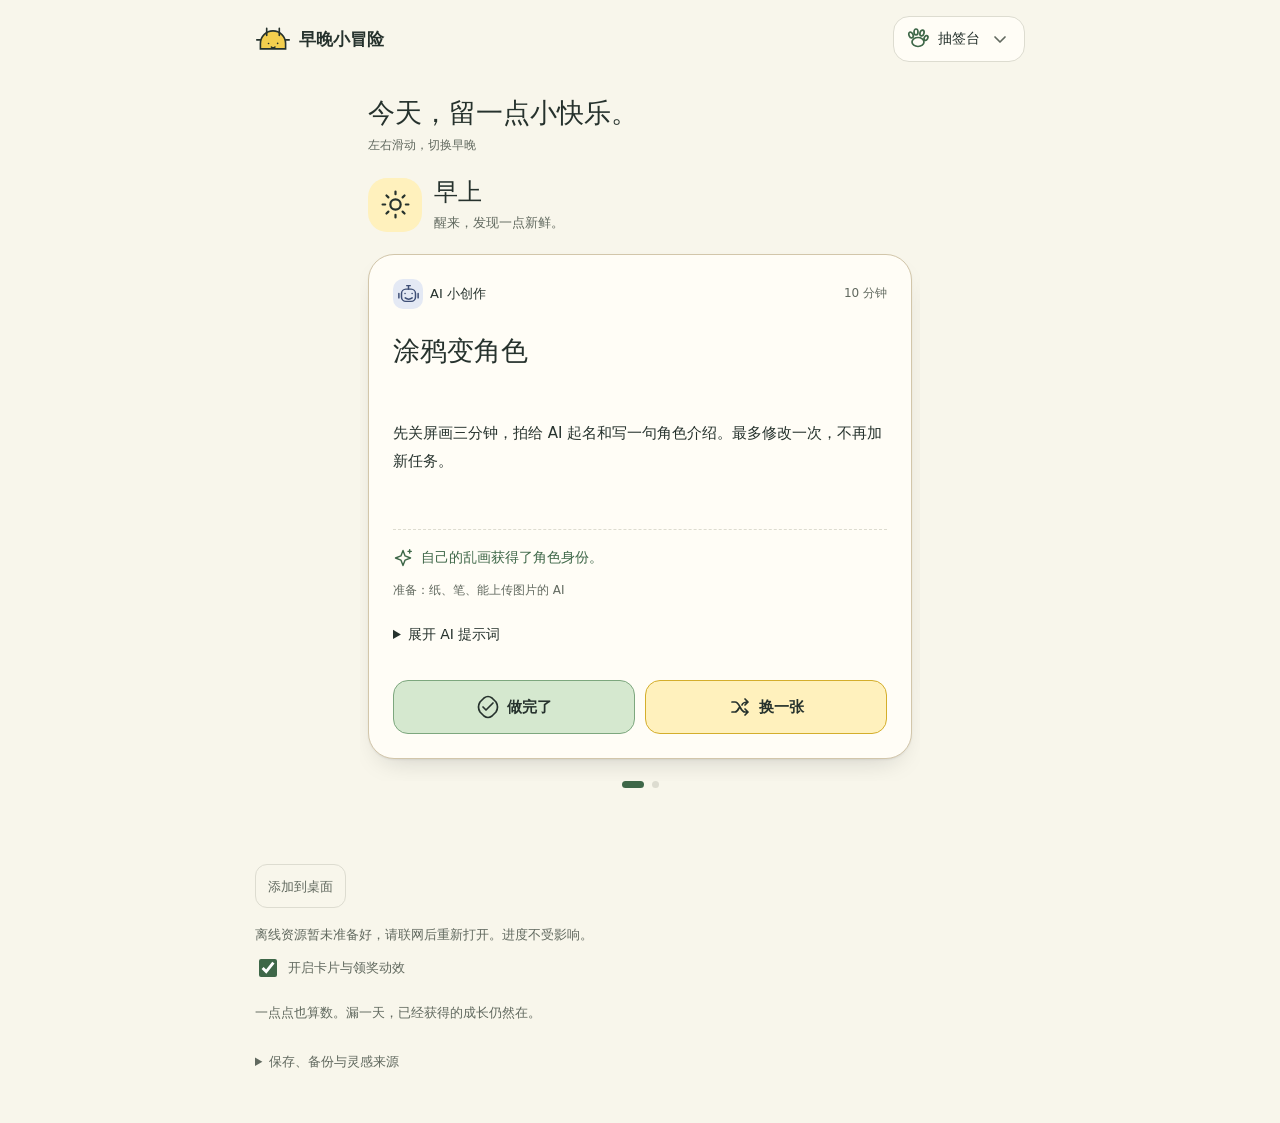
==== commit ad0ad4ae: "Enable offline resources and safe opt-in updates (B04-B07)" ====
--- a/index.html
+++ b/index.html
@@ -1 +1 @@
-<!doctype html><html lang="zh-CN"><head><meta charset="utf-8"><meta name="viewport" content="width=device-width,initial-scale=1,viewport-fit=cover"><meta name="theme-color" content="#f8f6eb"><meta name="apple-mobile-web-app-capable" content="yes"><meta name="apple-mobile-web-app-status-bar-style" content="default"><meta name="apple-mobile-web-app-title" content="早晚小冒险"><link rel="manifest" href="manifest.webmanifest"><link rel="apple-touch-icon" href="icons/apple-touch-icon.png"><link rel="icon" href="icons/app-icon.svg" type="image/svg+xml"><title>早晚小冒险｜抽一份属于自己的小快乐</title><meta name="description" content="晚间五分钟，早晨十分钟。分类抽取72个轻松活动，完成后陪金毛、德文猫和小兔子一起成长。"><link rel="stylesheet" href="style.css?v=8"><link rel="stylesheet" href="ui.css?v=8"></head><body><a class="skip" href="#main">跳到活动</a><header class="topbar"><a href="#draw" class="brand" aria-label="早晚小冒险首页"><svg viewBox="0 0 40 40" width="36" height="36" aria-hidden="true"><path class="logo-shape" d="M6 25a14 14 0 0 1 28 0v6H6Z"/><path d="M13 16V8m14 8V8M2 21h4m28 0h4M15 25h.1m10-.1h.1m-7 4q2 2 4 0" class="logo-lines"/></svg><span>早晚小冒险</span></a><details class="app-menu"><summary aria-label="展开导航菜单" aria-expanded="false" aria-controls="pocket-nav"><span data-icon="paw"></span><span class="menu-title">抽签台</span><span data-icon="chevron"></span></summary><nav id="pocket-nav" aria-label="主导航"><a href="#draw" data-page="draw"><span data-icon="cards"></span>抽签台</a><a href="#library" data-page="library"><span data-icon="book"></span>活动图鉴</a><a href="#rewards" data-page="rewards"><span data-icon="home"></span>奖励小屋</a></nav></details><span class="saved" id="saved">本机保存</span></header><main id="main" class="container"><p id="message" class="global-message" role="status" aria-live="polite"></p><section id="storage-recovery" class="storage-recovery" hidden role="alert"><p>原记录暂时无法读取，已原样保留。先保存原始文件，再恢复有效备份；也可以备份后重新开始。</p><div><button type="button" data-action="backup-original">下载原始记录</button><button type="button" data-action="reset-damaged">备份后重新开始</button></div></section><section id="storage-warning" class="storage-recovery" hidden role="alert"><p>浏览器未能保存。本页进度还在，离开或刷新前请先下载备份。</p><button type="button" data-action="export">下载本页进度备份</button></section><section id="view"></section></main><footer class="container"><a class="install-link" href="install.html">添加到桌面</a><label class="motion-control"><input type="checkbox" id="motion-toggle" checked> 开启卡片与领奖动效</label><p>一点点也算数。漏一天，已经获得的成长仍然在。</p><details><summary>保存、备份与灵感来源</summary><div class="footer-content"><p>记录只保存在当前浏览器，不会同步到其他设备。清理浏览器数据前请下载备份。活动不是医疗建议；步行以身体恢复允许的范围为准。</p><div class="backup-actions"><button type="button" data-action="export">下载进度备份</button><label class="file-label">恢复备份<input id="import" type="file" accept=".json,application/json"></label><button type="button" data-action="export-log">导出活动记录</button></div><p>奖励灵感：<a href="https://apps.apple.com/us/app/finch-self-care-pet/id1528595748" target="_blank" rel="noreferrer">Finch 的宠物陪伴成长</a>、<a href="https://www.forestapp.cc/" target="_blank" rel="noreferrer">Forest 的种植积累</a>。本网站为独立创作，不代表这些产品；没有采用未经核实的热门排名。</p></div></details></footer><noscript><p class="container">请启用 JavaScript 以抽取活动与保存奖励。活动包括纸笔涂鸦、轻松步行、陪伴小狗等，不需要注册账号。</p></noscript><script src="activities.js"></script><script src="pets.js?v=8"></script><script src="app.js?v=8"></script></body></html>
+<!doctype html><html lang="zh-CN"><head><meta charset="utf-8"><meta name="viewport" content="width=device-width,initial-scale=1,viewport-fit=cover"><meta name="theme-color" content="#f8f6eb"><meta name="apple-mobile-web-app-capable" content="yes"><meta name="apple-mobile-web-app-status-bar-style" content="default"><meta name="apple-mobile-web-app-title" content="早晚小冒险"><link rel="manifest" href="manifest.webmanifest"><link rel="apple-touch-icon" href="icons/apple-touch-icon.png"><link rel="icon" href="icons/app-icon.svg" type="image/svg+xml"><title>早晚小冒险｜抽一份属于自己的小快乐</title><meta name="description" content="晚间五分钟，早晨十分钟。分类抽取72个轻松活动，完成后陪金毛、德文猫和小兔子一起成长。"><link rel="stylesheet" href="style.css?v=8"><link rel="stylesheet" href="ui.css?v=8"></head><body><a class="skip" href="#main">跳到活动</a><header class="topbar"><a href="#draw" class="brand" aria-label="早晚小冒险首页"><svg viewBox="0 0 40 40" width="36" height="36" aria-hidden="true"><path class="logo-shape" d="M6 25a14 14 0 0 1 28 0v6H6Z"/><path d="M13 16V8m14 8V8M2 21h4m28 0h4M15 25h.1m10-.1h.1m-7 4q2 2 4 0" class="logo-lines"/></svg><span>早晚小冒险</span></a><details class="app-menu"><summary aria-label="展开导航菜单" aria-expanded="false" aria-controls="pocket-nav"><span data-icon="paw"></span><span class="menu-title">抽签台</span><span data-icon="chevron"></span></summary><nav id="pocket-nav" aria-label="主导航"><a href="#draw" data-page="draw"><span data-icon="cards"></span>抽签台</a><a href="#library" data-page="library"><span data-icon="book"></span>活动图鉴</a><a href="#rewards" data-page="rewards"><span data-icon="home"></span>奖励小屋</a></nav></details><span class="saved" id="saved">本机保存</span></header><main id="main" class="container"><p id="message" class="global-message" role="status" aria-live="polite"></p><section id="storage-recovery" class="storage-recovery" hidden role="alert"><p>原记录暂时无法读取，已原样保留。先保存原始文件，再恢复有效备份；也可以备份后重新开始。</p><div><button type="button" data-action="backup-original">下载原始记录</button><button type="button" data-action="reset-damaged">备份后重新开始</button></div></section><section id="storage-warning" class="storage-recovery" hidden role="alert"><p>浏览器未能保存。本页进度还在，离开或刷新前请先下载备份。</p><button type="button" data-action="export">下载本页进度备份</button></section><section id="view"></section></main><footer class="container"><a class="install-link" href="install.html">添加到桌面</a><div class="pwa-info"><p id="pwa-status" role="status" aria-live="polite"></p><button type="button" id="pwa-update" hidden>更新并重新打开</button></div><label class="motion-control"><input type="checkbox" id="motion-toggle" checked> 开启卡片与领奖动效</label><p>一点点也算数。漏一天，已经获得的成长仍然在。</p><details><summary>保存、备份与灵感来源</summary><div class="footer-content"><p>记录只保存在当前浏览器，不会同步到其他设备。清理浏览器数据前请下载备份。活动不是医疗建议；步行以身体恢复允许的范围为准。</p><div class="backup-actions"><button type="button" data-action="export">下载进度备份</button><label class="file-label">恢复备份<input id="import" type="file" accept=".json,application/json"></label><button type="button" data-action="export-log">导出活动记录</button></div><p>奖励灵感：<a href="https://apps.apple.com/us/app/finch-self-care-pet/id1528595748" target="_blank" rel="noreferrer">Finch 的宠物陪伴成长</a>、<a href="https://www.forestapp.cc/" target="_blank" rel="noreferrer">Forest 的种植积累</a>。本网站为独立创作，不代表这些产品；没有采用未经核实的热门排名。</p></div></details></footer><noscript><p class="container">请启用 JavaScript 以抽取活动与保存奖励。活动包括纸笔涂鸦、轻松步行、陪伴小狗等，不需要注册账号。</p></noscript><script src="activities.js"></script><script src="pets.js?v=8"></script><script src="app.js?v=8"></script><script src="pwa.js"></script></body></html>
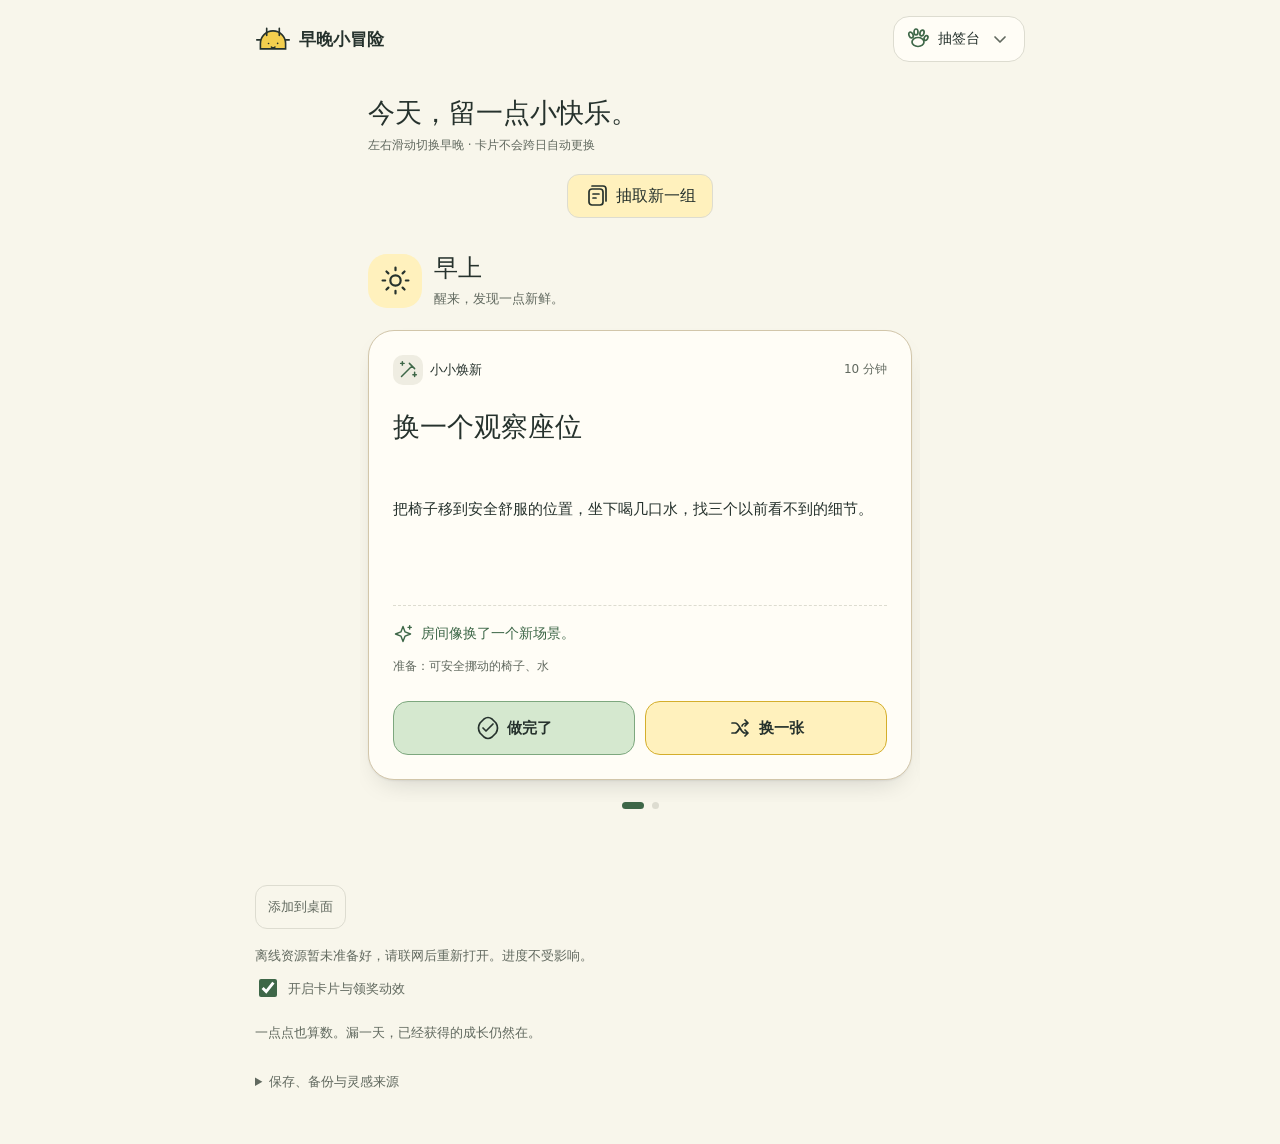
==== commit e3018a08: "Keep task cards across dates, daily rewards and private photo journals" ====
--- a/index.html
+++ b/index.html
@@ -1 +1 @@
-<!doctype html><html lang="zh-CN"><head><meta charset="utf-8"><meta name="viewport" content="width=device-width,initial-scale=1,viewport-fit=cover"><meta name="theme-color" content="#f8f6eb"><meta name="apple-mobile-web-app-capable" content="yes"><meta name="apple-mobile-web-app-status-bar-style" content="default"><meta name="apple-mobile-web-app-title" content="早晚小冒险"><link rel="manifest" href="manifest.webmanifest"><link rel="apple-touch-icon" href="icons/apple-touch-icon.png"><link rel="icon" href="icons/app-icon.svg" type="image/svg+xml"><title>早晚小冒险｜抽一份属于自己的小快乐</title><meta name="description" content="晚间五分钟，早晨十分钟。分类抽取72个轻松活动，完成后陪金毛、德文猫和小兔子一起成长。"><link rel="stylesheet" href="style.css?v=8"><link rel="stylesheet" href="ui.css?v=8"></head><body><a class="skip" href="#main">跳到活动</a><header class="topbar"><a href="#draw" class="brand" aria-label="早晚小冒险首页"><svg viewBox="0 0 40 40" width="36" height="36" aria-hidden="true"><path class="logo-shape" d="M6 25a14 14 0 0 1 28 0v6H6Z"/><path d="M13 16V8m14 8V8M2 21h4m28 0h4M15 25h.1m10-.1h.1m-7 4q2 2 4 0" class="logo-lines"/></svg><span>早晚小冒险</span></a><details class="app-menu"><summary aria-label="展开导航菜单" aria-expanded="false" aria-controls="pocket-nav"><span data-icon="paw"></span><span class="menu-title">抽签台</span><span data-icon="chevron"></span></summary><nav id="pocket-nav" aria-label="主导航"><a href="#draw" data-page="draw"><span data-icon="cards"></span>抽签台</a><a href="#library" data-page="library"><span data-icon="book"></span>活动图鉴</a><a href="#rewards" data-page="rewards"><span data-icon="home"></span>奖励小屋</a></nav></details><span class="saved" id="saved">本机保存</span></header><main id="main" class="container"><p id="message" class="global-message" role="status" aria-live="polite"></p><section id="storage-recovery" class="storage-recovery" hidden role="alert"><p>原记录暂时无法读取，已原样保留。先保存原始文件，再恢复有效备份；也可以备份后重新开始。</p><div><button type="button" data-action="backup-original">下载原始记录</button><button type="button" data-action="reset-damaged">备份后重新开始</button></div></section><section id="storage-warning" class="storage-recovery" hidden role="alert"><p>浏览器未能保存。本页进度还在，离开或刷新前请先下载备份。</p><button type="button" data-action="export">下载本页进度备份</button></section><section id="view"></section></main><footer class="container"><a class="install-link" href="install.html">添加到桌面</a><div class="pwa-info"><p id="pwa-status" role="status" aria-live="polite"></p><button type="button" id="pwa-update" hidden>更新并重新打开</button></div><label class="motion-control"><input type="checkbox" id="motion-toggle" checked> 开启卡片与领奖动效</label><p>一点点也算数。漏一天，已经获得的成长仍然在。</p><details><summary>保存、备份与灵感来源</summary><div class="footer-content"><p>记录只保存在当前浏览器，不会同步到其他设备。清理浏览器数据前请下载备份。活动不是医疗建议；步行以身体恢复允许的范围为准。</p><div class="backup-actions"><button type="button" data-action="export">下载进度备份</button><label class="file-label">恢复备份<input id="import" type="file" accept=".json,application/json"></label><button type="button" data-action="export-log">导出活动记录</button></div><p>奖励灵感：<a href="https://apps.apple.com/us/app/finch-self-care-pet/id1528595748" target="_blank" rel="noreferrer">Finch 的宠物陪伴成长</a>、<a href="https://www.forestapp.cc/" target="_blank" rel="noreferrer">Forest 的种植积累</a>。本网站为独立创作，不代表这些产品；没有采用未经核实的热门排名。</p></div></details></footer><noscript><p class="container">请启用 JavaScript 以抽取活动与保存奖励。活动包括纸笔涂鸦、轻松步行、陪伴小狗等，不需要注册账号。</p></noscript><script src="activities.js"></script><script src="pets.js?v=8"></script><script src="app.js?v=8"></script><script src="pwa.js"></script></body></html>
+<!doctype html><html lang="zh-CN"><head><meta charset="utf-8"><meta name="viewport" content="width=device-width,initial-scale=1,viewport-fit=cover"><meta name="theme-color" content="#f8f6eb"><meta name="apple-mobile-web-app-capable" content="yes"><meta name="apple-mobile-web-app-status-bar-style" content="default"><meta name="apple-mobile-web-app-title" content="早晚小冒险"><link rel="manifest" href="manifest.webmanifest"><link rel="apple-touch-icon" href="icons/apple-touch-icon.png"><link rel="icon" href="icons/app-icon.svg" type="image/svg+xml"><title>早晚小冒险｜抽一份属于自己的小快乐</title><meta name="description" content="晚间五分钟，早晨十分钟。分类抽取72个轻松活动，完成后陪金毛、德文猫和小兔子一起成长。"><link rel="stylesheet" href="style.css?v=8"><link rel="stylesheet" href="ui.css?v=8"></head><body><a class="skip" href="#main">跳到活动</a><header class="topbar"><a href="#draw" class="brand" aria-label="早晚小冒险首页"><svg viewBox="0 0 40 40" width="36" height="36" aria-hidden="true"><path class="logo-shape" d="M6 25a14 14 0 0 1 28 0v6H6Z"/><path d="M13 16V8m14 8V8M2 21h4m28 0h4M15 25h.1m10-.1h.1m-7 4q2 2 4 0" class="logo-lines"/></svg><span>早晚小冒险</span></a><details class="app-menu"><summary aria-label="展开导航菜单" aria-expanded="false" aria-controls="pocket-nav"><span data-icon="paw"></span><span class="menu-title">抽签台</span><span data-icon="chevron"></span></summary><nav id="pocket-nav" aria-label="主导航"><a href="#draw" data-page="draw"><span data-icon="cards"></span>抽签台</a><a href="#library" data-page="library"><span data-icon="book"></span>活动图鉴</a><a href="#rewards" data-page="rewards"><span data-icon="home"></span>奖励小屋</a></nav></details><span class="saved" id="saved">本机保存</span></header><main id="main" class="container"><p id="message" class="global-message" role="status" aria-live="polite"></p><section id="storage-recovery" class="storage-recovery" hidden role="alert"><p>原记录暂时无法读取，已原样保留。先保存原始文件，再恢复有效备份；也可以备份后重新开始。</p><div><button type="button" data-action="backup-original">下载原始记录</button><button type="button" data-action="reset-damaged">备份后重新开始</button></div></section><section id="storage-warning" class="storage-recovery" hidden role="alert"><p>浏览器未能保存。本页进度还在，离开或刷新前请先下载备份。</p><button type="button" data-action="export">下载本页进度备份</button></section><section id="view"></section></main><footer class="container"><a class="install-link" href="install.html">添加到桌面</a><div class="pwa-info"><p id="pwa-status" role="status" aria-live="polite"></p><button type="button" id="pwa-update" hidden>更新并重新打开</button></div><label class="motion-control"><input type="checkbox" id="motion-toggle" checked> 开启卡片与领奖动效</label><p>一点点也算数。漏一天，已经获得的成长仍然在。</p><details><summary>保存、备份与灵感来源</summary><div class="footer-content"><p>记录和照片只保存在当前浏览器，不上传云端；早晚每天各奖励一次（北京时间）。清理浏览器数据前请下载备份。活动不是医疗建议；步行以身体恢复允许的范围为准。</p><div class="backup-actions"><button type="button" data-action="export">下载进度备份</button><label class="file-label">恢复备份<input id="import" type="file" accept=".json,application/json"></label><button type="button" data-action="export-log">导出活动记录</button></div><p>奖励灵感：<a href="https://apps.apple.com/us/app/finch-self-care-pet/id1528595748" target="_blank" rel="noreferrer">Finch 的宠物陪伴成长</a>、<a href="https://www.forestapp.cc/" target="_blank" rel="noreferrer">Forest 的种植积累</a>。本网站为独立创作，不代表这些产品；没有采用未经核实的热门排名。</p></div></details></footer><noscript><p class="container">请启用 JavaScript 以抽取活动与保存奖励。活动包括纸笔涂鸦、轻松步行、陪伴小狗等，不需要注册账号。</p></noscript><script src="activities.js"></script><script src="pets.js?v=8"></script><script src="memories.js"></script><script src="app.js?v=9"></script><script src="pwa.js"></script></body></html>
--- a/ui.css
+++ b/ui.css
@@ -56,3 +56,6 @@
 .celebration-pet{width:156px;height:156px}
 .reward-pop{max-width:calc(100vw - 32px);text-align:center}
 .reward-pop span{max-width:26ch;line-height:1.5}
+.batch-draw{display:flex;align-items:center;justify-content:center;gap:8px;margin:18px auto 24px;background:var(--morning)}
+.photo-actions{display:flex;flex-wrap:wrap;gap:10px;align-items:center;margin:14px 0}.photo-actions small{flex-basis:100%;line-height:1.7;color:var(--color-muted)}
+.memory-inline{padding:0 20px}.memory-record{border-bottom:1px solid var(--color-rule);padding:18px 0}.memory-record>summary{display:flex;align-items:center;justify-content:space-between;gap:16px;cursor:pointer;list-style:none;min-height:48px}.memory-record>summary>span:last-child{white-space:nowrap;color:var(--color-mint-deep);font-size:13px}.memory-record time{display:block;font-size:12px;color:var(--color-muted);margin-top:8px}.memory-record>summary:after{content:'⌄'}.memory-record[open]>summary:after{content:'⌃'}.memory-body{padding:18px 0}.memory-photo img,#report-preview img{display:block;width:100%;height:auto;border-radius:18px;margin:12px 0}.reports{margin:28px auto 36px;max-width:520px}.reports h2{font-size:22px}.reports p{font-size:13px;line-height:1.8;margin:12px 0}.reports input{font:inherit;padding:10px;border:1px solid var(--color-rule);border-radius:10px;max-width:100%;background:var(--color-card)}
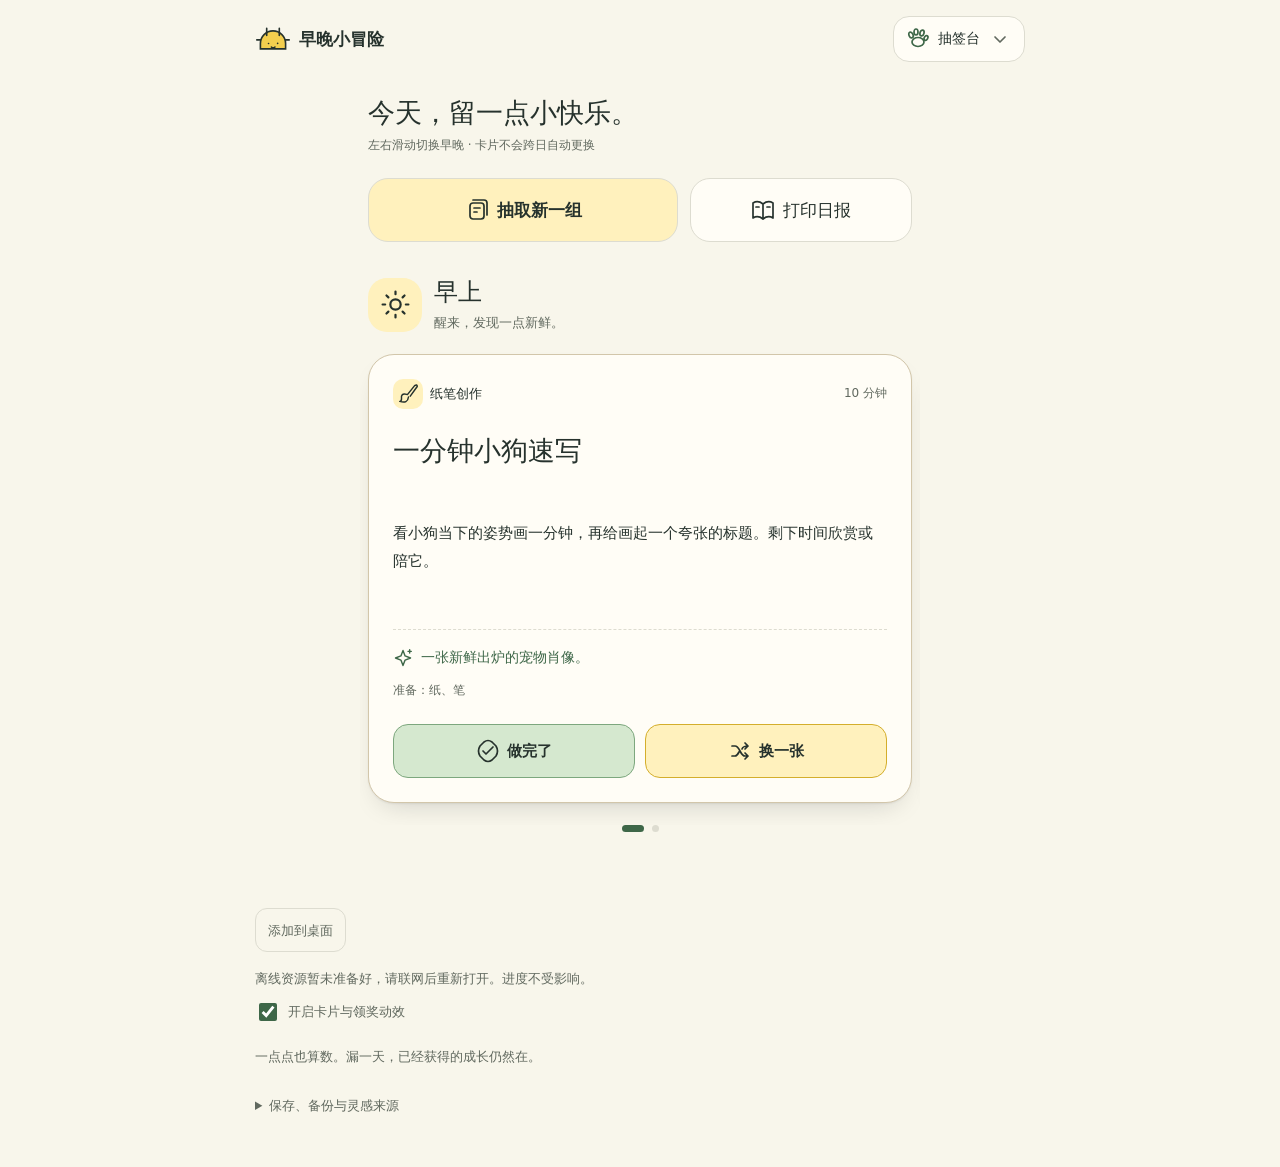
==== commit a6269fa5: "Add pet-themed daily and weekly report images and journal UI polish" ====
--- a/index.html
+++ b/index.html
@@ -1 +1 @@
-<!doctype html><html lang="zh-CN"><head><meta charset="utf-8"><meta name="viewport" content="width=device-width,initial-scale=1,viewport-fit=cover"><meta name="theme-color" content="#f8f6eb"><meta name="apple-mobile-web-app-capable" content="yes"><meta name="apple-mobile-web-app-status-bar-style" content="default"><meta name="apple-mobile-web-app-title" content="早晚小冒险"><link rel="manifest" href="manifest.webmanifest"><link rel="apple-touch-icon" href="icons/apple-touch-icon.png"><link rel="icon" href="icons/app-icon.svg" type="image/svg+xml"><title>早晚小冒险｜抽一份属于自己的小快乐</title><meta name="description" content="晚间五分钟，早晨十分钟。分类抽取72个轻松活动，完成后陪金毛、德文猫和小兔子一起成长。"><link rel="stylesheet" href="style.css?v=8"><link rel="stylesheet" href="ui.css?v=8"></head><body><a class="skip" href="#main">跳到活动</a><header class="topbar"><a href="#draw" class="brand" aria-label="早晚小冒险首页"><svg viewBox="0 0 40 40" width="36" height="36" aria-hidden="true"><path class="logo-shape" d="M6 25a14 14 0 0 1 28 0v6H6Z"/><path d="M13 16V8m14 8V8M2 21h4m28 0h4M15 25h.1m10-.1h.1m-7 4q2 2 4 0" class="logo-lines"/></svg><span>早晚小冒险</span></a><details class="app-menu"><summary aria-label="展开导航菜单" aria-expanded="false" aria-controls="pocket-nav"><span data-icon="paw"></span><span class="menu-title">抽签台</span><span data-icon="chevron"></span></summary><nav id="pocket-nav" aria-label="主导航"><a href="#draw" data-page="draw"><span data-icon="cards"></span>抽签台</a><a href="#library" data-page="library"><span data-icon="book"></span>活动图鉴</a><a href="#rewards" data-page="rewards"><span data-icon="home"></span>奖励小屋</a></nav></details><span class="saved" id="saved">本机保存</span></header><main id="main" class="container"><p id="message" class="global-message" role="status" aria-live="polite"></p><section id="storage-recovery" class="storage-recovery" hidden role="alert"><p>原记录暂时无法读取，已原样保留。先保存原始文件，再恢复有效备份；也可以备份后重新开始。</p><div><button type="button" data-action="backup-original">下载原始记录</button><button type="button" data-action="reset-damaged">备份后重新开始</button></div></section><section id="storage-warning" class="storage-recovery" hidden role="alert"><p>浏览器未能保存。本页进度还在，离开或刷新前请先下载备份。</p><button type="button" data-action="export">下载本页进度备份</button></section><section id="view"></section></main><footer class="container"><a class="install-link" href="install.html">添加到桌面</a><div class="pwa-info"><p id="pwa-status" role="status" aria-live="polite"></p><button type="button" id="pwa-update" hidden>更新并重新打开</button></div><label class="motion-control"><input type="checkbox" id="motion-toggle" checked> 开启卡片与领奖动效</label><p>一点点也算数。漏一天，已经获得的成长仍然在。</p><details><summary>保存、备份与灵感来源</summary><div class="footer-content"><p>记录和照片只保存在当前浏览器，不上传云端；早晚每天各奖励一次（北京时间）。清理浏览器数据前请下载备份。活动不是医疗建议；步行以身体恢复允许的范围为准。</p><div class="backup-actions"><button type="button" data-action="export">下载进度备份</button><label class="file-label">恢复备份<input id="import" type="file" accept=".json,application/json"></label><button type="button" data-action="export-log">导出活动记录</button></div><p>奖励灵感：<a href="https://apps.apple.com/us/app/finch-self-care-pet/id1528595748" target="_blank" rel="noreferrer">Finch 的宠物陪伴成长</a>、<a href="https://www.forestapp.cc/" target="_blank" rel="noreferrer">Forest 的种植积累</a>。本网站为独立创作，不代表这些产品；没有采用未经核实的热门排名。</p></div></details></footer><noscript><p class="container">请启用 JavaScript 以抽取活动与保存奖励。活动包括纸笔涂鸦、轻松步行、陪伴小狗等，不需要注册账号。</p></noscript><script src="activities.js"></script><script src="pets.js?v=8"></script><script src="memories.js"></script><script src="app.js?v=9"></script><script src="pwa.js"></script></body></html>
+<!doctype html><html lang="zh-CN"><head><meta charset="utf-8"><meta name="viewport" content="width=device-width,initial-scale=1,viewport-fit=cover"><meta name="theme-color" content="#f8f6eb"><meta name="apple-mobile-web-app-capable" content="yes"><meta name="apple-mobile-web-app-status-bar-style" content="default"><meta name="apple-mobile-web-app-title" content="早晚小冒险"><link rel="manifest" href="manifest.webmanifest"><link rel="apple-touch-icon" href="icons/apple-touch-icon.png"><link rel="icon" href="icons/app-icon.svg" type="image/svg+xml"><title>早晚小冒险｜抽一份属于自己的小快乐</title><meta name="description" content="晚间五分钟，早晨十分钟。分类抽取72个轻松活动，完成后陪金毛、德文猫和小兔子一起成长。"><link rel="stylesheet" href="style.css?v=8"><link rel="stylesheet" href="ui.css?v=8"></head><body><a class="skip" href="#main">跳到活动</a><header class="topbar"><a href="#draw" class="brand" aria-label="早晚小冒险首页"><svg viewBox="0 0 40 40" width="36" height="36" aria-hidden="true"><path class="logo-shape" d="M6 25a14 14 0 0 1 28 0v6H6Z"/><path d="M13 16V8m14 8V8M2 21h4m28 0h4M15 25h.1m10-.1h.1m-7 4q2 2 4 0" class="logo-lines"/></svg><span>早晚小冒险</span></a><details class="app-menu"><summary aria-label="展开导航菜单" aria-expanded="false" aria-controls="pocket-nav"><span data-icon="paw"></span><span class="menu-title">抽签台</span><span data-icon="chevron"></span></summary><nav id="pocket-nav" aria-label="主导航"><a href="#draw" data-page="draw"><span data-icon="cards"></span>抽签台</a><a href="#library" data-page="library"><span data-icon="book"></span>活动图鉴</a><a href="#rewards" data-page="rewards"><span data-icon="home"></span>奖励小屋</a></nav></details><span class="saved" id="saved">本机保存</span></header><main id="main" class="container"><p id="message" class="global-message" role="status" aria-live="polite"></p><section id="storage-recovery" class="storage-recovery" hidden role="alert"><p>原记录暂时无法读取，已原样保留。先保存原始文件，再恢复有效备份；也可以备份后重新开始。</p><div><button type="button" data-action="backup-original">下载原始记录</button><button type="button" data-action="reset-damaged">备份后重新开始</button></div></section><section id="storage-warning" class="storage-recovery" hidden role="alert"><p>浏览器未能保存。本页进度还在，离开或刷新前请先下载备份。</p><button type="button" data-action="export">下载本页进度备份</button></section><section id="view"></section></main><footer class="container"><a class="install-link" href="install.html">添加到桌面</a><div class="pwa-info"><p id="pwa-status" role="status" aria-live="polite"></p><button type="button" id="pwa-update" hidden>更新并重新打开</button></div><label class="motion-control"><input type="checkbox" id="motion-toggle" checked> 开启卡片与领奖动效</label><p>一点点也算数。漏一天，已经获得的成长仍然在。</p><details><summary>保存、备份与灵感来源</summary><div class="footer-content"><p>记录和照片只保存在当前浏览器，不上传云端；早晚每天各奖励一次（北京时间）。清理浏览器数据前请下载备份。活动不是医疗建议；步行以身体恢复允许的范围为准。</p><div class="backup-actions"><button type="button" data-action="export">下载进度备份</button><label class="file-label">恢复备份<input id="import" type="file" accept=".json,application/json"></label><button type="button" data-action="export-log">导出活动记录</button></div><p>奖励灵感：<a href="https://apps.apple.com/us/app/finch-self-care-pet/id1528595748" target="_blank" rel="noreferrer">Finch 的宠物陪伴成长</a>、<a href="https://www.forestapp.cc/" target="_blank" rel="noreferrer">Forest 的种植积累</a>。本网站为独立创作，不代表这些产品；没有采用未经核实的热门排名。</p></div></details></footer><noscript><p class="container">请启用 JavaScript 以抽取活动与保存奖励。活动包括纸笔涂鸦、轻松步行、陪伴小狗等，不需要注册账号。</p></noscript><script src="activities.js"></script><script src="pets.js?v=8"></script><script src="report-art.js"></script><script src="memories.js"></script><script src="app.js?v=9"></script><script src="pwa.js"></script></body></html>
--- a/ui.css
+++ b/ui.css
@@ -59,3 +59,13 @@
 .batch-draw{display:flex;align-items:center;justify-content:center;gap:8px;margin:18px auto 24px;background:var(--morning)}
 .photo-actions{display:flex;flex-wrap:wrap;gap:10px;align-items:center;margin:14px 0}.photo-actions small{flex-basis:100%;line-height:1.7;color:var(--color-muted)}
 .memory-inline{padding:0 20px}.memory-record{border-bottom:1px solid var(--color-rule);padding:18px 0}.memory-record>summary{display:flex;align-items:center;justify-content:space-between;gap:16px;cursor:pointer;list-style:none;min-height:48px}.memory-record>summary>span:last-child{white-space:nowrap;color:var(--color-mint-deep);font-size:13px}.memory-record time{display:block;font-size:12px;color:var(--color-muted);margin-top:8px}.memory-record>summary:after{content:'⌄'}.memory-record[open]>summary:after{content:'⌃'}.memory-body{padding:18px 0}.memory-photo img,#report-preview img{display:block;width:100%;height:auto;border-radius:18px;margin:12px 0}.reports{margin:28px auto 36px;max-width:520px}.reports h2{font-size:22px}.reports p{font-size:13px;line-height:1.8;margin:12px 0}.reports input{font:inherit;padding:10px;border:1px solid var(--color-rule);border-radius:10px;max-width:100%;background:var(--color-card)}
+/* Shared task shell: both periods stretch to the taller card, regardless of copy. */
+.day-pager{align-items:stretch}.day-panel{display:flex;flex-direction:column}.day-panel .ticket{flex:1;max-width:none;box-sizing:border-box}.day-panel .ticket-body{display:flex;flex-direction:column;width:100%;box-sizing:border-box}.day-panel .ticket-actions{margin-top:auto;padding-top:24px}
+.draw-toolbar{display:grid;grid-template-columns:minmax(0,1.4fr) minmax(0,1fr);gap:12px;margin:22px 8px 24px}.draw-toolbar button{display:flex;align-items:center;justify-content:center;gap:8px;min-height:64px;padding:14px 10px;font-size:17px;border-radius:20px}.draw-toolbar .batch-draw{margin:0;font-weight:600;width:100%;background:var(--morning)}.draw-toolbar .print-daily{background:var(--color-card)}
+.photo-sheet{border:0;background:transparent;padding:12px;width:calc(100% - 24px);max-width:480px;margin:auto auto 0;color:var(--color-ink);max-height:90dvh;overflow:auto;padding-bottom:max(12px,env(safe-area-inset-bottom))}.photo-sheet::backdrop{background:rgb(38 50 45 / .3)}.sheet-options{border-radius:24px;background:var(--color-card);overflow:hidden}.sheet-options p{font-size:14px;text-align:center;padding:18px;color:var(--color-muted)}.photo-sheet button{width:100%;min-height:58px;border:0;border-radius:0;font-size:18px;background:var(--color-card);color:var(--color-mint-deep)}.sheet-options button{border-top:1px solid var(--color-rule)}.photo-sheet .sheet-cancel{border-radius:20px;margin-top:10px;font-weight:600}.photo-sheet[open]{animation:sheet-in .22s cubic-bezier(.16,1,.3,1)}@keyframes sheet-in{from{transform:translateY(24px);opacity:.3}to{transform:translateY(0);opacity:1}}@media(prefers-reduced-motion:reduce){.photo-sheet[open]{animation:none}}
+#print-report{display:none}@media print{body>*{display:none!important}body>#print-report{display:block!important}#print-report img{width:100%;height:auto}body{background:white}@page{margin:10mm}}
+/* Field notes: colored photo action and a quiet illustrated journal rhythm. */
+.memory-inline{padding:18px 0 0}.memory-inline .photo-actions{justify-content:center;margin:0 0 16px}.photo-open{display:inline-flex;gap:10px;align-items:center;justify-content:center;background:var(--color-mint);color:var(--color-ink);border-color:var(--color-mint-deep);min-height:52px;padding:12px 22px;border-radius:17px;font-weight:600}.photo-open svg{width:22px;height:22px}.memory-inline .photo-open{width:100%}.memory-inline small{text-align:center}.memory-inline .memory-photo:empty{display:none}.day-panel .done-actions{padding-top:10px;margin-top:0}
+.journal-heading{display:flex;gap:12px;align-items:flex-start;margin:0 0 22px}.journal-heading>svg{width:36px;height:36px;padding:6px;background:var(--color-mint);border-radius:12px;flex-shrink:0}.journal-heading h2,.history .history-title{margin:0;font-size:22px;line-height:1.5}.journal-heading p{font-size:13px;color:var(--color-muted);line-height:1.8;margin:5px 0 0}.report-date{display:flex;justify-content:space-between;align-items:center;gap:12px;border-bottom:1px dashed var(--color-rule);padding:0 0 20px}.report-date label{display:flex;align-items:center;gap:8px;font-size:14px}.report-date input{width:165px;min-height:48px;background:var(--color-card);font-size:15px}.report-actions{display:grid;grid-template-columns:1fr 1fr;gap:12px;margin:20px 0 10px}.report-actions button{display:flex;align-items:center;justify-content:center;gap:10px;min-height:80px;border-radius:20px;text-align:left;padding:14px 12px}.report-actions button:first-child{background:var(--morning)}.report-actions button:last-child{background:var(--color-mint)}.report-actions button>svg{width:26px;height:26px;flex-shrink:0}.report-actions button span{font-size:14px;font-weight:600}.report-actions button small{display:block;margin-top:6px;font-size:11px;font-weight:400;color:var(--color-ink)}.reports .report-hint{font-size:11px;color:var(--color-muted);margin-bottom:22px}.reports{padding-bottom:26px;border-bottom:1px solid var(--color-rule)}
+.memory-record{padding:14px 0}.memory-record>summary{gap:10px}.memory-record>summary:after{content:none}.memory-record .memory-period{display:grid;place-items:center;background:var(--color-paper-2);border-radius:14px;width:40px;height:44px;flex-shrink:0;color:var(--color-mint-deep)}.memory-record .memory-title{flex:1;min-width:0;font-size:15px;line-height:1.7}.memory-record>summary>span:nth-last-child(2){white-space:nowrap;color:var(--color-mint-deep);font-size:11px}.memory-record>summary>svg{width:16px;height:16px;flex-shrink:0}.memory-record[open]>summary>svg{transform:rotate(180deg)}.memory-body{padding-left:12px}.memory-body .photo-actions{margin-top:16px}@media(max-width:360px){.report-actions button{flex-direction:column;align-items:flex-start;gap:8px}.report-date{gap:8px}.report-date input{width:150px}.memory-record .memory-period{width:32px;height:36px}}
+.memory-record[open]>summary:after{content:none}
